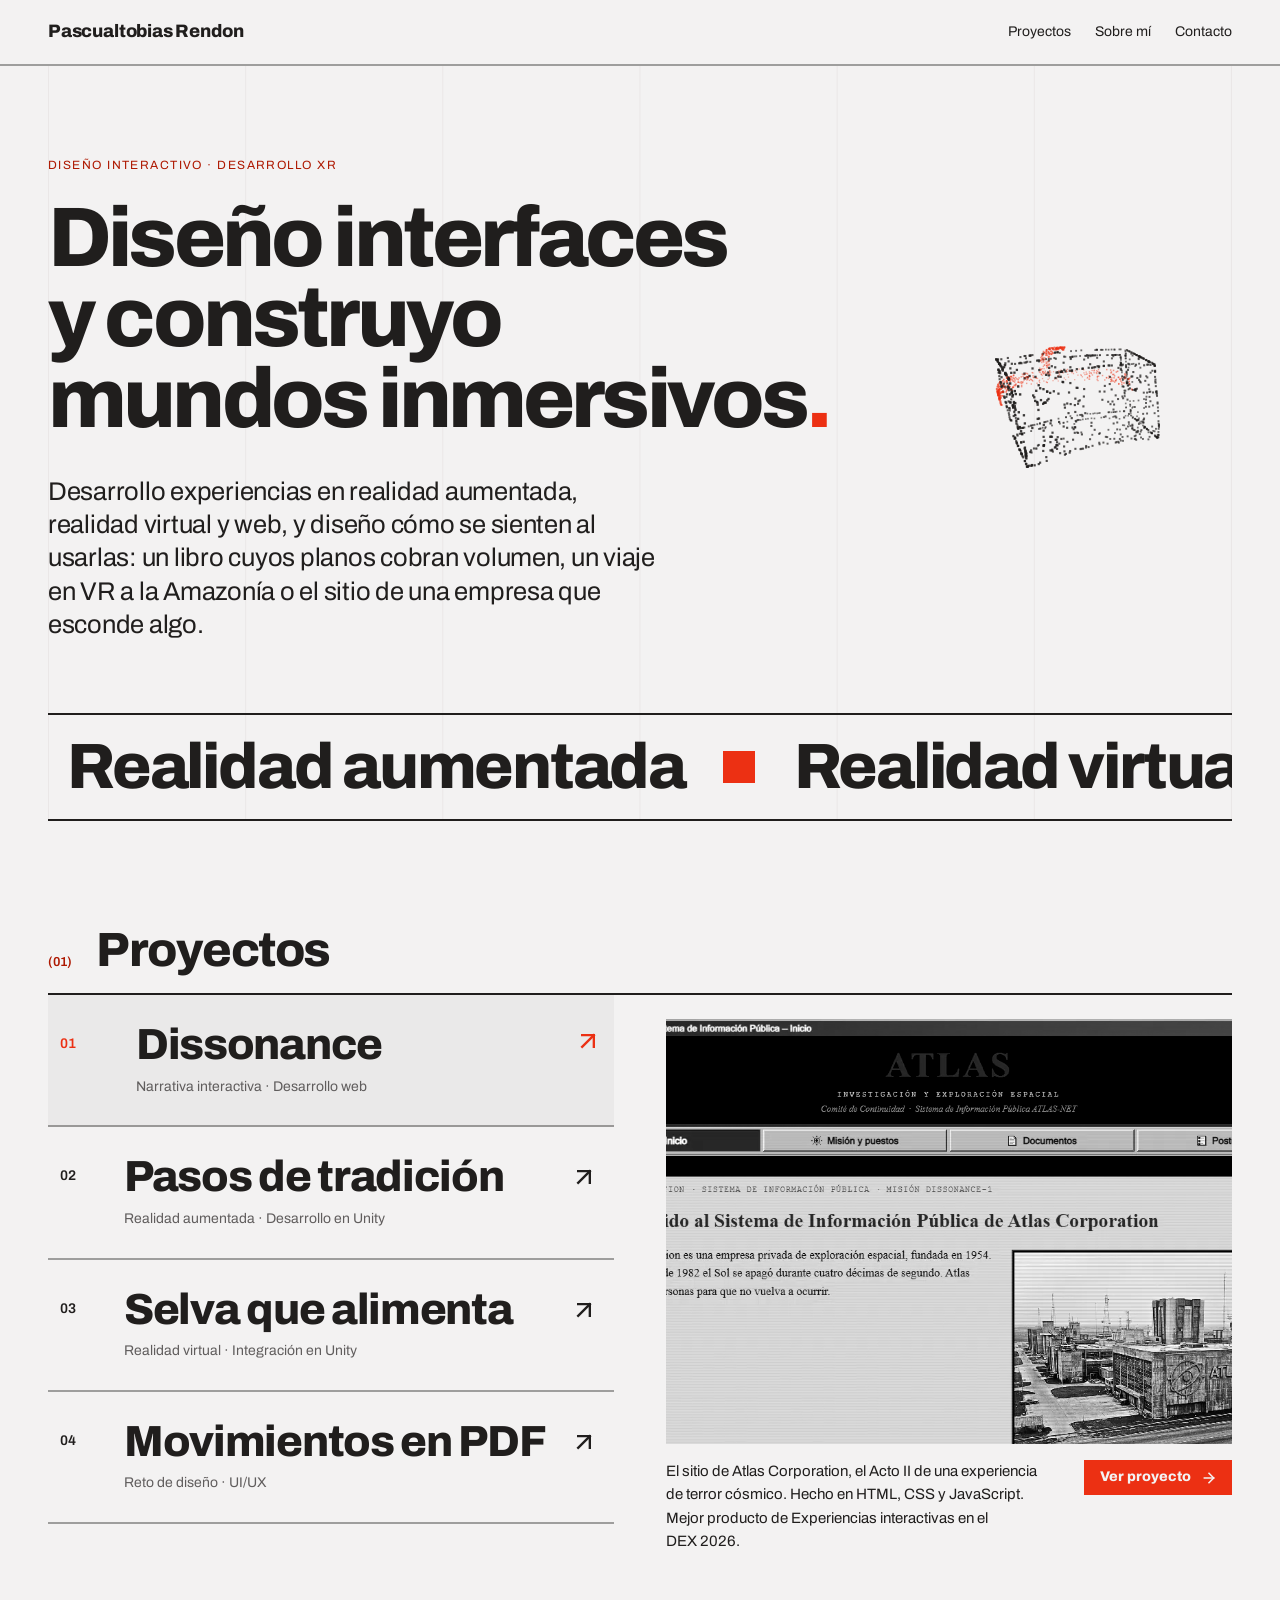
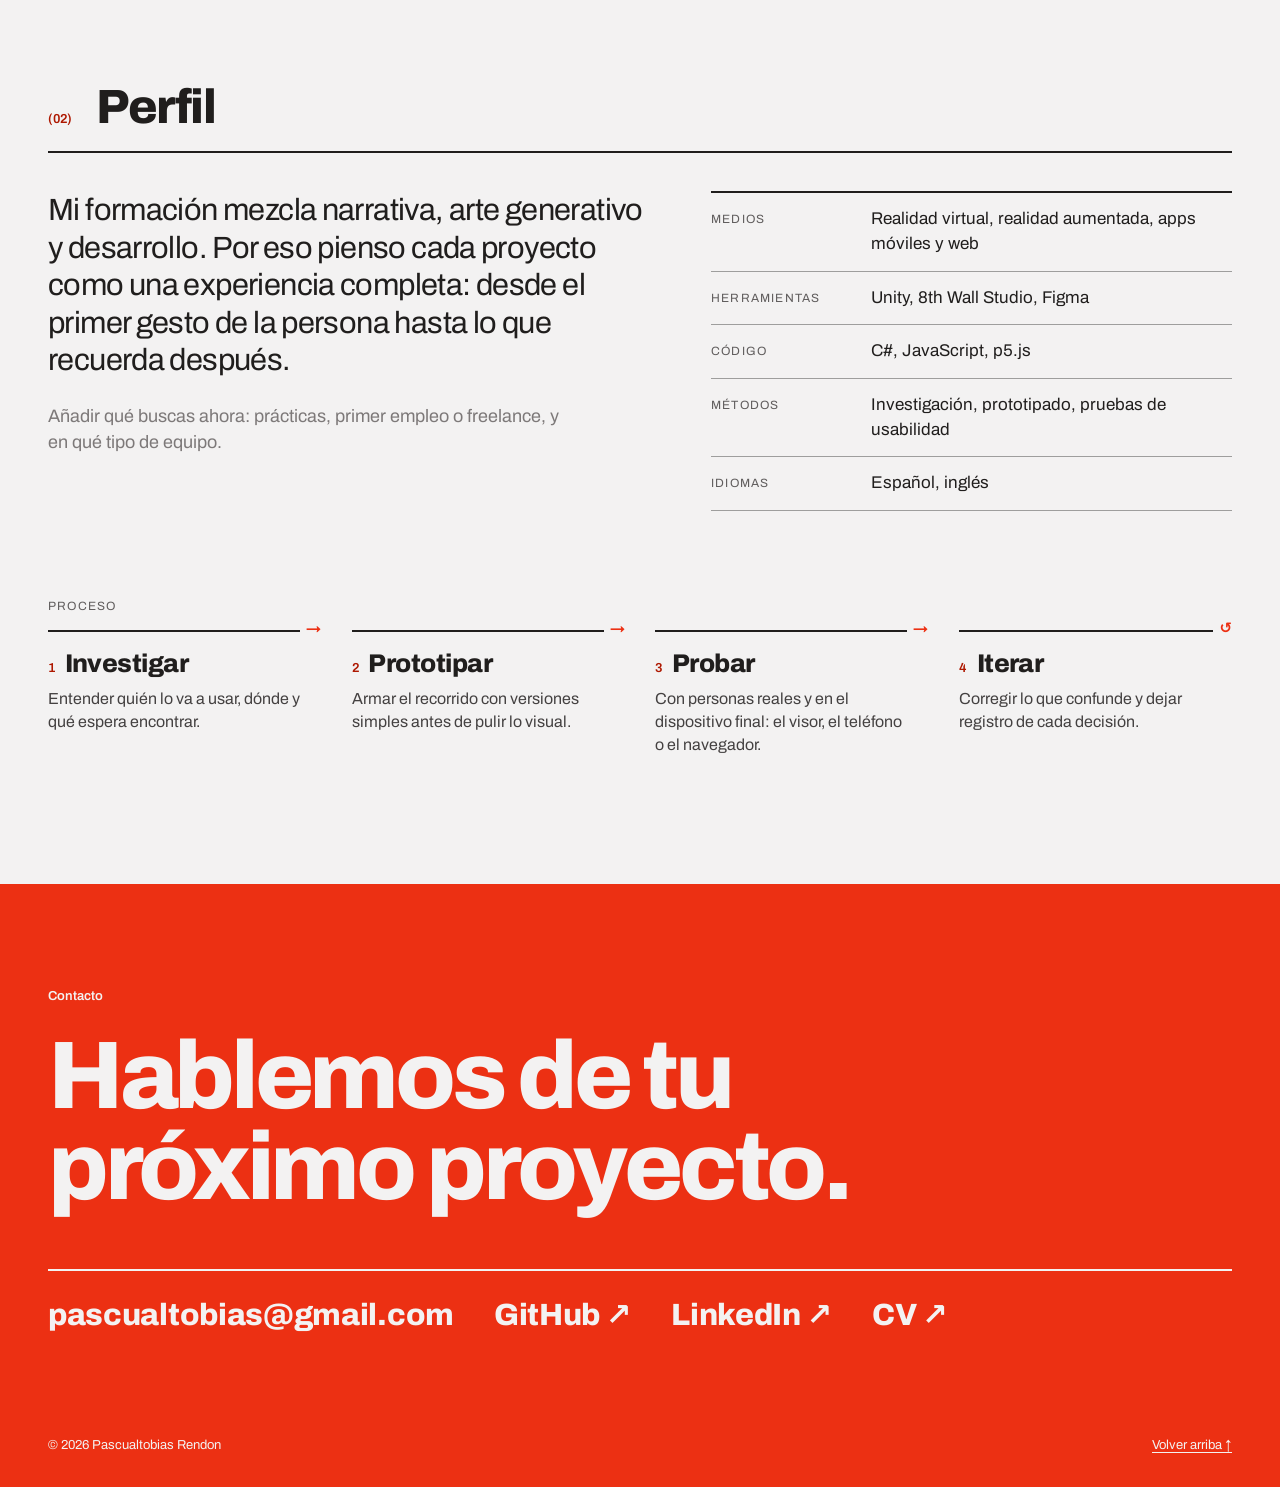
==== index.html @ 10c9da5a "Primer commit: portafolio" ====
<!doctype html>
<html lang="es">
<head>
  <meta charset="utf-8">
  <meta name="viewport" content="width=device-width, initial-scale=1">
  <title>Pascualtobias Rendon — Diseño interactivo, VR y AR</title>
  <meta name="description" content="Portafolio de Pascualtobias Rendon: experiencias interactivas, realidad virtual, realidad aumentada y UI/UX.">
  <meta property="og:type" content="website">
  <meta property="og:title" content="Pascualtobias Rendon — Diseño interactivo">
  <meta property="og:description" content="Diseño mundos interactivos en los que se puede entrar.">
  <meta property="og:locale" content="es_ES">
  <meta name="theme-color" content="#f3f2f2">

  <link rel="icon" href="assets/img/favicon.svg" type="image/svg+xml">
  <link rel="preconnect" href="https://fonts.googleapis.com">
  <link rel="preconnect" href="https://fonts.gstatic.com" crossorigin>
  <link rel="stylesheet" href="https://fonts.googleapis.com/css2?family=Archivo:wght@400;600;800&display=swap">
  <link rel="stylesheet" href="assets/css/styles.css?v=6">
  <script src="assets/js/main.js?v=4" defer></script>
</head>

<body>
  <a class="skip-link" href="#contenido">Saltar al contenido</a>

  <header class="site-header">
    <div class="wrap site-header__inner">
      <a class="brand" href="index.html">Pascualtobias Rendon</a>
      <nav class="site-nav" aria-label="Navegación principal">
        <ul>
          <li><a href="#proyectos">Proyectos</a></li>
          <li><a href="sobre-mi.html">Sobre mí</a></li>
          <li><a href="#contacto">Contacto</a></li>
        </ul>
      </nav>
    </div>
  </header>

  <main id="contenido">

    <!-- ===================== HERO ===================== -->
    <section class="hero wrap" data-hero aria-labelledby="hero-title">
      <div class="hero__grid" aria-hidden="true"></div>

      <div class="hero__content">
        <p class="hero__label">Diseño interactivo · Desarrollo XR</p>
        <h1 class="hero__title" id="hero-title">Diseño interfaces y construyo mundos inmersivos<span>.</span></h1>
        <p class="hero__lead">
          Desarrollo experiencias en realidad aumentada, realidad virtual y web, y diseño cómo se sienten al usarlas:
          un libro cuyos planos cobran volumen, un viaje en VR a la Amazonía o el sitio de una empresa que esconde algo.
        </p>

        <!-- Figura de partículas: se transforma entre objetos de tus proyectos
             (visor VR, libro AR, atractor generativo, casco, móvil). El puntero empuja las partículas.
             Solo en pantallas anchas; las figuras se definen en main.js (SHAPES). -->
        <div class="hero__object" data-particles aria-hidden="true">
          <canvas class="hero__canvas"></canvas>
        </div>
      </div>

      <!-- Cinta de disciplinas: siempre en movimiento, como en el diseño de Claude Design -->
      <div class="marquee">
        <div class="marquee__track">
          <ul class="marquee__run" aria-label="Disciplinas">
            <li>Realidad aumentada</li>
            <li>Realidad virtual</li>
            <li>UI/UX</li>
            <li>Narrativa interactiva</li>
          </ul>
          <ul class="marquee__run" aria-hidden="true">
            <li>Realidad aumentada</li>
            <li>Realidad virtual</li>
            <li>UI/UX</li>
            <li>Narrativa interactiva</li>
          </ul>
        </div>
      </div>
    </section>


    <!-- ===================== PROYECTOS =====================
         Escritorio: lista a la izquierda + vista previa fija a la derecha.
         Móvil: cada fila muestra su propia imagen.
         ✏️ Para poner tus imágenes, sustituye cada <span class="slot">…</span>
            por <img src="assets/img/…" alt=""> (alt vacío: el título ya está en la fila). -->
    <section class="work wrap" id="proyectos" aria-labelledby="proyectos-title">
      <div class="section-head">
        <span class="num">(01)</span>
        <h2 id="proyectos-title">Proyectos</h2>
      </div>

      <div class="work__grid" data-work>
        <div class="work__list">

          <a class="work-row" href="proyectos/dissonance.html" data-work-row data-vt="dissonance" data-cursor="Ver proyecto"
             data-line="El sitio de Atlas Corporation, el Acto II de una experiencia de terror cósmico. Hecho en HTML, CSS y JavaScript. Mejor producto de Experiencias interactivas en el DEX 2026.">
            <div class="work-row__media media" style="--ratio: 4 / 3" aria-hidden="true">
              <img src="assets/img/dissonance/portada.webp" alt="">
            </div>
            <span class="work-row__num">01</span>
            <span class="work-row__body">
              <span class="work-row__title">Dissonance</span>
              <span class="work-row__kind">Narrativa interactiva · Desarrollo web</span>
            </span>
            <span class="work-row__arrow" aria-hidden="true"><svg width="28" height="28" viewBox="0 0 24 24" fill="none" stroke="currentColor" stroke-width="2" stroke-linecap="square"><path d="M7 7h10v10"/><path d="M7 17 17 7"/></svg></span>
          </a>


          <a class="work-row" href="proyectos/pasos-de-tradicion.html" data-work-row data-vt="pasos-de-tradicion" data-cursor="Ver proyecto"
             data-line="El Códice de los Pasos: un libro en realidad aumentada sobre los oficios de la Semana Santa en Santa Fe de Antioquia. Hecho en Unity.">
            <div class="work-row__media media" style="--ratio: 4 / 3" aria-hidden="true">
              <img src="assets/img/pasos/codice.jpg" alt="">
            </div>
            <span class="work-row__num">02</span>
            <span class="work-row__body">
              <span class="work-row__title">Pasos de tradición</span>
              <span class="work-row__kind">Realidad aumentada · Desarrollo en Unity</span>
            </span>
            <span class="work-row__arrow" aria-hidden="true"><svg width="28" height="28" viewBox="0 0 24 24" fill="none" stroke="currentColor" stroke-width="2" stroke-linecap="square"><path d="M7 7h10v10"/><path d="M7 17 17 7"/></svg></span>
          </a>


          <a class="work-row" href="proyectos/selva-que-alimenta.html" data-work-row data-vt="selva-que-alimenta" data-cursor="Ver proyecto"
             data-line="Una experiencia VR que lleva un plato amazónico de vuelta a su origen. Hecha en Unity para Meta Quest 3.">
            <div class="work-row__media media" style="--ratio: 4 / 3" aria-hidden="true">
              <img src="assets/img/selva/portada.webp" alt="">
            </div>
            <span class="work-row__num">03</span>
            <span class="work-row__body">
              <span class="work-row__title">Selva que alimenta</span>
              <span class="work-row__kind">Realidad virtual · Integración en Unity</span>
            </span>
            <span class="work-row__arrow" aria-hidden="true"><svg width="28" height="28" viewBox="0 0 24 24" fill="none" stroke="currentColor" stroke-width="2" stroke-linecap="square"><path d="M7 7h10v10"/><path d="M7 17 17 7"/></svg></span>
          </a>


          <a class="work-row" href="proyectos/movimientos-pdf.html" data-work-row data-vt="movimientos-pdf" data-cursor="Ver proyecto"
             data-line="Reto de diseño: descargar los movimientos de un banco digital en PDF, sin salir de la app. Diseñado en Figma y probado con 9 personas.">
            <div class="work-row__media media" style="--ratio: 4 / 3" aria-hidden="true">
              <img src="assets/img/uiux/portada.webp" alt="">
            </div>
            <span class="work-row__num">04</span>
            <span class="work-row__body">
              <span class="work-row__title">Movimientos en PDF</span>
              <span class="work-row__kind">Reto de diseño · UI/UX</span>
            </span>
            <span class="work-row__arrow" aria-hidden="true"><svg width="28" height="28" viewBox="0 0 24 24" fill="none" stroke="currentColor" stroke-width="2" stroke-linecap="square"><path d="M7 7h10v10"/><path d="M7 17 17 7"/></svg></span>
          </a>

        </div>

        <div class="work-preview">
          <div class="work-preview__frame">
            <div class="work-preview__item is-active" data-work-preview="dissonance" aria-hidden="true">
              <img src="assets/img/dissonance/portada.webp" alt="">
            </div>
            <div class="work-preview__item" data-work-preview="pasos-de-tradicion" aria-hidden="true">
              <img src="assets/img/pasos/codice.jpg" alt="">
            </div>
            <div class="work-preview__item" data-work-preview="selva-que-alimenta" aria-hidden="true">
              <img src="assets/img/selva/portada.webp" alt="">
            </div>
            <div class="work-preview__item" data-work-preview="movimientos-pdf" aria-hidden="true">
              <img src="assets/img/uiux/portada.webp" alt="">
            </div>
          </div>
          <div class="work-preview__footer">
            <p class="work-preview__caption" data-work-caption>El sitio de Atlas Corporation, el Acto II de una experiencia de terror cósmico. Hecho en HTML, CSS y JavaScript. Mejor producto de Experiencias interactivas en el DEX 2026.</p>
            <a class="btn btn-primary" href="proyectos/dissonance.html" data-work-cta data-vt="dissonance">
              Ver proyecto
              <svg width="16" height="16" viewBox="0 0 24 24" fill="none" stroke="currentColor" stroke-width="2.25" stroke-linecap="square" aria-hidden="true"><path d="M5 12h14"/><path d="m12 5 7 7-7 7"/></svg>
            </a>
          </div>
        </div>
      </div>
    </section>


    <!-- ===================== PERFIL ===================== -->
    <section class="profile wrap" id="perfil" aria-labelledby="perfil-title">
      <div class="section-head">
        <span class="num">(02)</span>
        <h2 id="perfil-title">Perfil</h2>
      </div>

      <div class="profile__grid">
        <div class="profile__intro">
          <p class="profile__statement">
            Mi formación mezcla narrativa, arte generativo y desarrollo. Por eso pienso cada proyecto como una
            experiencia completa: desde el primer gesto de la persona hasta lo que recuerda después.
          </p>
          <!-- ✏️ EDITAR: qué buscas ahora (prácticas, primer empleo o freelance) y en qué tipo de equipo -->
          <p class="profile__seek todo">Añadir qué buscas ahora: prácticas, primer empleo o freelance, y en qué tipo de equipo.</p>
        </div>

        <dl class="specs">
          <div class="specs__row"><dt>Medios</dt><dd>Realidad virtual, realidad aumentada, apps móviles y web</dd></div>
          <div class="specs__row"><dt>Herramientas</dt><dd>Unity, 8th Wall Studio, Figma</dd></div>
          <div class="specs__row"><dt>Código</dt><dd>C#, JavaScript, p5.js</dd></div>
          <div class="specs__row"><dt>Métodos</dt><dd>Investigación, prototipado, pruebas de usabilidad</dd></div>
          <div class="specs__row"><dt>Idiomas</dt><dd>Español, inglés</dd></div>
        </dl>
      </div>

      <div class="process">
        <h3 class="process__label">Proceso</h3>
        <ol class="process__steps">
          <li>
            <h4><span>1</span>Investigar</h4>
            <p>Entender quién lo va a usar, dónde y qué espera encontrar.</p>
          </li>
          <li>
            <h4><span>2</span>Prototipar</h4>
            <p>Armar el recorrido con versiones simples antes de pulir lo visual.</p>
          </li>
          <li>
            <h4><span>3</span>Probar</h4>
            <p>Con personas reales y en el dispositivo final: el visor, el teléfono o el navegador.</p>
          </li>
          <li>
            <h4><span>4</span>Iterar</h4>
            <p>Corregir lo que confunde y dejar registro de cada decisión.</p>
          </li>
        </ol>
      </div>
    </section>
  </main>


  <!-- ===================== CONTACTO ===================== -->
  <!-- ✏️ EDITAR: correo, LinkedIn y CV (coloca tu CV en assets/docs/CV.pdf) -->
  <footer class="contact" id="contacto" aria-labelledby="contacto-title">
    <div class="wrap contact__inner">
      <p class="contact__label">Contacto</p>
      <h2 id="contacto-title">Hablemos de tu próximo proyecto.</h2>
      <div class="contact__links">
        <a href="mailto:pascualtobias@gmail.com">pascualtobias@gmail.com</a>
        <a href="https://github.com/Pascual890" target="_blank" rel="noopener">GitHub ↗</a>
        <a href="https://www.linkedin.com/" target="_blank" rel="noopener">LinkedIn ↗</a>
        <a href="assets/docs/CV.pdf" target="_blank" rel="noopener">CV ↗</a>
      </div>
      <div class="contact__foot">
        <span>© <span data-year>2026</span> Pascualtobias Rendon</span>
        <a href="#top">Volver arriba ↑</a>
      </div>
    </div>
  </footer>
</body>
</html>
---- assets/css/styles.css ----
/* ==========================================================================
   PORTAFOLIO · Pascualtobias Rendon
   Sistema visual "Modernist" (Claude Design): plano y arquitectónico, todo en
   Archivo, un único rojo sobre gris claro, rejilla visible, esquinas a 0 y
   líneas de 2px. Las imágenes van a color; solo la vista previa de la lista
   de proyectos (inicio) pasa de blanco y negro a color al pasar el ratón.
   --------------------------------------------------------------------------
   1. Tokens
   2. Base
   3. Componentes (botones, etiquetas, imágenes)
   4. Header
   5. Inicio: hero, cinta y lista de proyectos
   6. Sobre mí
   7. Caso de estudio
   8. Contacto y pie
   9. Movimiento y transiciones entre páginas
   10. Responsive
   ========================================================================== */


/* 1. TOKENS ================================================================ */

:root {
  --color-bg: #f3f2f2;
  --color-surface: #eae9e9;
  --color-text: #201e1d;
  --color-accent: #ec3013;
  --color-divider: color-mix(in srgb, #201e1d 40%, transparent);

  /* Rampas tonales (OKLCH, misma escala de luminosidad) */
  --color-neutral-100: #f8f4f4;
  --color-neutral-200: #eae7e7;
  --color-neutral-300: #d7d3d3;
  --color-neutral-400: #bab6b6;
  --color-neutral-500: #9b9797;
  --color-neutral-600: #7d7979;
  --color-neutral-700: #605d5d;
  --color-neutral-800: #444141;
  --color-neutral-900: #2d2b2b;

  --color-accent-100: #fff2ef;
  --color-accent-200: #ffe0d9;
  --color-accent-300: #ffc4b8;
  --color-accent-400: #ff9783;
  --color-accent-500: #ff563c;
  --color-accent-600: #dd2b0f;
  --color-accent-700: #ae1800;
  --color-accent-800: #7c1405;
  --color-accent-900: #4d170e;

  --font-heading: "Archivo", system-ui, sans-serif;
  --font-body: "Archivo", system-ui, sans-serif;

  --space-1: 4px;
  --space-2: 8px;
  --space-3: 12px;
  --space-4: 16px;
  --space-6: 24px;
  --space-8: 32px;

  --radius: 0px;
  --shadow-lg: 0 12px 32px color-mix(in srgb, #2d2b2b 22%, transparent);

  /* Maquetación */
  --max: 1440px;
  --gutter: clamp(16px, 4vw, 48px);
  --header-h: 64px;
  --ease: cubic-bezier(0.2, 0.7, 0.2, 1);

  /* Blanco y negro → color al pasar: solo en la vista previa de la lista de proyectos (inicio) */
  --bw: grayscale(1) contrast(1.08);
}


/* 2. BASE ================================================================== */

*,
*::before,
*::after {
  box-sizing: border-box;
}

html {
  -webkit-text-size-adjust: 100%;
  scroll-behavior: smooth;
  scroll-padding-top: calc(var(--header-h) + 16px);
}

body {
  margin: 0;
  background: var(--color-bg);
  color: var(--color-text);
  font-family: var(--font-body);
  font-size: 15px;
  font-weight: 400;
  line-height: 1.55;
  -webkit-font-smoothing: antialiased;
  -moz-osx-font-smoothing: grayscale;
}

h1,
h2,
h3,
h4 {
  margin: 0;
  font-family: var(--font-heading);
  font-weight: 800;
  line-height: 1.12;
  letter-spacing: -0.015em;
}

p,
figure,
dl,
dd {
  margin: 0;
}

ul,
ol {
  margin: 0;
  padding: 0;
  list-style: none;
}

a {
  color: var(--color-accent);
  text-underline-offset: 3px;
}

a:hover {
  color: var(--color-accent-600);
}

img,
svg,
video {
  display: block;
  max-width: 100%;
}

:focus {
  outline: none;
}

:focus-visible {
  outline: 2px solid var(--color-accent);
  outline-offset: 2px;
}

::selection {
  background: color-mix(in srgb, var(--color-accent) 30%, transparent);
}

.wrap {
  max-width: var(--max);
  margin-inline: auto;
  padding-inline: var(--gutter);
}

.visually-hidden {
  position: absolute !important;
  width: 1px;
  height: 1px;
  margin: -1px;
  padding: 0;
  overflow: hidden;
  clip: rect(0 0 0 0);
  white-space: nowrap;
  border: 0;
}

.skip-link {
  position: fixed;
  top: 8px;
  left: 8px;
  z-index: 100;
  padding: 8px 14px;
  background: var(--color-accent);
  color: var(--color-bg);
  font-weight: 800;
  text-decoration: none;
  transform: translateY(-200%);
}

.skip-link:focus {
  transform: none;
  color: var(--color-bg);
}

/* Etiqueta pequeña en mayúsculas (metadatos) */
.eyebrow {
  font-size: 11px;
  letter-spacing: 0.1em;
  text-transform: uppercase;
  color: var(--color-neutral-700);
}

/* Número de sección: (01), 01, 02… */
.num {
  font-size: 13px;
  font-weight: 600;
  color: var(--color-accent-700);
}


/* 3. COMPONENTES =========================================================== */

/* Botones — etiquetas siempre alineadas a la izquierda */
.btn {
  display: inline-flex;
  align-items: center;
  justify-content: flex-start;
  gap: 10px;
  padding: var(--space-2) calc(var(--space-3) * 1.2);
  border: 1px solid transparent;
  border-radius: var(--radius);
  background: transparent;
  color: var(--color-text);
  font-family: var(--font-heading);
  font-size: 14px;
  font-weight: 800;
  line-height: 1.2;
  white-space: nowrap;
  text-decoration: none;
  cursor: pointer;
}

.btn svg {
  flex-shrink: 0;
}

.btn-primary {
  background: var(--color-accent);
  color: var(--color-bg);
}

.btn-primary:hover {
  background: var(--color-accent-600);
  color: var(--color-bg);
}

.btn-primary:active {
  background: var(--color-accent-700);
}

.btn-ghost {
  padding-inline: var(--space-1);
  color: var(--color-accent);
}

.btn-ghost:hover {
  background: color-mix(in srgb, var(--color-accent) 10%, transparent);
  color: var(--color-accent);
}

.btn-ghost:active {
  background: color-mix(in srgb, var(--color-accent) 18%, transparent);
}

/* Etiquetas */
.tag {
  display: inline-flex;
  align-items: center;
  padding: 3px 10px;
  border-radius: var(--radius);
  font-size: 11px;
  letter-spacing: 0.02em;
}

.tag-accent {
  background: var(--color-accent-100);
  color: var(--color-accent-800);
}

.tag-neutral {
  background: var(--color-surface);
  color: var(--color-neutral-800);
}

/* Imagen o video de proyecto.
   Uso: <div class="media" style="--ratio: 16/9"><img src="…" alt="…"></div>
   Mientras no haya imagen, .slot muestra qué va en ese hueco. */
.media {
  position: relative;
  aspect-ratio: var(--ratio, 16 / 9);
  overflow: hidden;
  background: var(--color-surface);
}

.media > img,
.media > video,
.media > iframe {
  position: absolute;
  inset: 0;
  width: 100%;
  height: 100%;
  border: 0;
  object-fit: cover;
}

.slot {
  position: absolute;
  inset: 0;
  display: flex;
  align-items: flex-end;
  gap: 8px;
  padding: 14px 16px;
  background: color-mix(in srgb, var(--color-text) 8%, var(--color-surface));
  color: var(--color-neutral-700);
  font-size: 12px;
  line-height: 1.3;
}

.slot svg {
  flex-shrink: 0;
}


/* 4. HEADER ================================================================ */

.site-header {
  position: sticky;
  top: 0;
  z-index: 20;
  background: var(--color-bg);
  border-bottom: 2px solid var(--color-divider);
}

.site-header__inner {
  display: flex;
  align-items: center;
  gap: 24px;
  min-height: var(--header-h);
  padding-block: 14px;
}

.brand {
  margin-right: auto;
  color: var(--color-text);
  font-family: var(--font-heading);
  font-size: 18px;
  font-weight: 800;
  letter-spacing: -0.01em;
  text-decoration: none;
}

.brand:hover {
  color: var(--color-text);
}

.site-nav ul {
  display: flex;
  gap: 24px;
}

.site-nav a {
  color: var(--color-text);
  font-size: 14px;
  text-decoration: none;
}

.site-nav a:hover,
.site-nav a[aria-current] {
  color: var(--color-accent);
}


/* 5. INICIO ================================================================ */

.hero {
  position: relative;
  padding-top: clamp(48px, 7vw, 96px);
}

/* Rejilla modular visible: 6 columnas */
.hero__grid {
  position: absolute;
  inset: 0 var(--gutter);
  border-right: 1px solid var(--color-neutral-200);
  background-image: linear-gradient(to right, var(--color-neutral-200) 1px, transparent 1px);
  background-size: calc(100% / 6) 100%;
  pointer-events: none;
}

.hero__content {
  position: relative;
}

.hero__label {
  margin-bottom: 24px;
  font-size: 12px;
  letter-spacing: 0.12em;
  text-transform: uppercase;
  color: var(--color-accent-700);
}

.hero__title {
  max-width: 15ch;
  font-size: clamp(40px, 6.6vw, 112px);
  line-height: 0.95;
  letter-spacing: -0.045em;
  text-wrap: balance;
}

.hero__title span {
  color: var(--color-accent);
}

.hero__lead {
  max-width: 620px;
  margin-top: 36px;
  font-size: clamp(20px, 2vw, 28px);
  line-height: 1.3;
  letter-spacing: -0.01em;
  text-wrap: pretty;
}

/* Figura de partículas (main.js). Mismo sitio que tenía el cubo: el centro
   del lienzo coincide con el centro del cubo anterior (--cube). */
.hero__object {
  --cube: clamp(140px, 12vw, 210px);
  --size: clamp(240px, 21vw, 340px);
  position: absolute;
  top: 50%;
  right: calc(7% + var(--cube) / 2 - var(--size) / 2);
  width: var(--size);
  transform: translateY(-50%);
  pointer-events: none;
}

.hero__canvas {
  width: 100%;
  aspect-ratio: 1;
}

/* Etiqueta que sigue al cursor sobre los proyectos (solo con ratón) */
.cursor {
  position: fixed;
  top: 0;
  left: 0;
  z-index: 90;
  pointer-events: none;
  will-change: transform;
}

.cursor__label {
  display: inline-flex;
  align-items: center;
  gap: 8px;
  padding: 10px 14px;
  background: var(--color-accent);
  color: var(--color-bg);
  font-family: var(--font-heading);
  font-size: 14px;
  font-weight: 800;
  white-space: nowrap;
  transform: translate(-50%, -50%) scale(0);
  transition: transform 0.3s var(--ease);
}

.cursor.is-active .cursor__label {
  transform: translate(-50%, -50%) scale(1);
}

.has-cursor [data-cursor] {
  cursor: none;
}

/* Cinta de disciplinas */
.marquee {
  position: relative;
  margin-top: clamp(40px, 6vw, 72px);
  overflow: hidden;
  border-block: 2px solid var(--color-text);
}

/* Siempre en movimiento, como en el diseño (más segundos = más lenta) */
.marquee__track {
  display: flex;
  width: max-content;
  animation: marquee 28s linear infinite;
}

.marquee__run {
  display: flex;
  align-items: center;
  gap: clamp(24px, 3vw, 48px);
  padding: 20px clamp(12px, 1.5vw, 24px);
  font-family: var(--font-heading);
  font-size: clamp(32px, 5vw, 72px);
  font-weight: 800;
  line-height: 1;
  letter-spacing: -0.035em;
  white-space: nowrap;
}

.marquee__run li {
  display: flex;
  align-items: center;
  gap: clamp(24px, 3vw, 48px);
}

.marquee__run li::after {
  content: "";
  width: 0.5em;
  height: 0.5em;
  flex: none;
  background: var(--color-accent);
}

@keyframes marquee {
  from { transform: translateX(0); }
  to { transform: translateX(-50%); }
}

/* Lista de proyectos */
.work {
  padding-top: clamp(56px, 8vw, 104px);
}

.section-head {
  display: flex;
  align-items: baseline;
  gap: 24px;
  padding-bottom: 16px;
  border-bottom: 2px solid var(--color-text);
}

.section-head h2 {
  font-size: clamp(32px, 4vw, 48px);
  letter-spacing: -0.03em;
}

.work__grid {
  display: grid;
  grid-template-columns: minmax(0, 1fr) minmax(0, 1fr);
  gap: clamp(24px, 4vw, 56px);
  align-items: start;
}

.work-row {
  display: grid;
  grid-template-columns: 48px minmax(0, 1fr) auto;
  gap: 16px;
  align-items: start;
  padding: 28px 16px 28px 12px;
  border-bottom: 2px solid var(--color-divider);
  color: var(--color-text);
  text-decoration: none;
  transition: background-color 240ms ease;
}

.work-row:hover {
  color: var(--color-text);
}

.work-row__num {
  padding-top: 10px;
  font-size: 14px;
  font-weight: 600;
  transition: color 240ms ease;
}

.work-row__body {
  display: flex;
  flex-direction: column;
  gap: 8px;
  transition: transform 360ms var(--ease);
}

.work-row__title {
  font-family: var(--font-heading);
  font-size: clamp(28px, 3.4vw, 44px);
  font-weight: 800;
  line-height: 1.02;
  letter-spacing: -0.03em;
}

.work-row__kind {
  font-size: 14px;
  color: var(--color-neutral-700);
}

.work-row__arrow {
  padding-top: 8px;
  transition:
    transform 360ms var(--ease),
    color 240ms ease;
}

.work-row__media {
  display: none;
}

.work-row.is-active {
  background: var(--color-surface);
}

.work-row.is-active .work-row__num,
.work-row.is-active .work-row__arrow {
  color: var(--color-accent);
}

.work-row.is-active .work-row__body {
  transform: translateX(12px);
}

.work-row.is-active .work-row__arrow {
  transform: translate(4px, -4px);
}

/* Vista previa fija a la derecha */
.work-preview {
  position: sticky;
  top: calc(var(--header-h) + 24px);
  padding-top: 24px;
}

.work-preview__frame {
  position: relative;
  aspect-ratio: 4 / 3;
  overflow: hidden;
  background: var(--color-surface);
  filter: var(--bw);
  transition: filter 0.6s ease;
}

/* Color al pasar por la lista o la imagen */
.work__grid:hover .work-preview__frame,
.work__grid:focus-within .work-preview__frame {
  filter: none;
}

.work-preview__item {
  position: absolute;
  inset: 0;
  opacity: 0;
  transform: scale(1.04);
  transition:
    opacity 420ms ease,
    transform 700ms var(--ease);
}

.work-preview__item.is-active {
  opacity: 1;
  transform: none;
}

.work-preview__item > img,
.work-preview__item > video {
  width: 100%;
  height: 100%;
  object-fit: cover;
}

.work-preview__footer {
  display: flex;
  flex-wrap: wrap;
  align-items: flex-start;
  justify-content: space-between;
  gap: 16px;
  padding-top: 16px;
}

.work-preview__caption {
  max-width: 380px;
  font-size: 15px;
  text-wrap: pretty;
}


/* 6. SOBRE MÍ ============================================================== */

.page-head {
  padding-top: clamp(48px, 7vw, 96px);
}

.page-head .section-head h1 {
  font-size: clamp(48px, 9vw, 144px);
  line-height: 0.92;
  letter-spacing: -0.045em;
}

.about {
  display: flex;
  flex-wrap: wrap;
  gap: clamp(24px, 4vw, 56px);
  padding-top: 32px;
}

.about__portrait {
  flex: 1 1 260px;
  max-width: 420px;
}

.about__text {
  flex: 2 1 440px;
  display: flex;
  flex-direction: column;
  gap: 32px;
}

.about__statement {
  font-size: clamp(22px, 2.4vw, 32px);
  line-height: 1.28;
  letter-spacing: -0.015em;
  text-wrap: pretty;
}

.about__bio {
  max-width: 620px;
  font-size: 16px;
  line-height: 1.6;
  color: var(--color-neutral-800);
  text-wrap: pretty;
}

.tags {
  display: flex;
  flex-wrap: wrap;
  gap: 8px;
}

.timeline li {
  display: grid;
  grid-template-columns: 9rem minmax(0, 1fr);
  gap: 4px 24px;
  padding: 14px 0;
  border-top: 2px solid var(--color-divider);
  font-size: 16px;
}

.timeline li:last-child {
  border-bottom: 2px solid var(--color-divider);
}

.timeline strong {
  font-weight: 600;
}

.timeline span {
  color: var(--color-neutral-700);
}

.timeline .todo {
  color: var(--color-neutral-600);
}


/* 7. CASO DE ESTUDIO ======================================================= */

.case-bar {
  display: flex;
  align-items: center;
  justify-content: space-between;
  gap: 16px;
  padding-block: 20px;
}

.case-bar .btn-ghost {
  padding-left: 0;
}

.case-bar__count {
  font-size: 13px;
  color: var(--color-neutral-700);
}

.case-head {
  padding: clamp(32px, 6vw, 80px) 0 40px;
}

.case-head h1 {
  width: fit-content;
  margin-top: 20px;
  font-size: clamp(48px, 9vw, 144px);
  line-height: 0.92;
  letter-spacing: -0.045em;
}

.case-head__lead {
  max-width: 760px;
  margin-top: 32px;
  font-size: clamp(20px, 2.2vw, 28px);
  line-height: 1.3;
  text-wrap: pretty;
}

.case-meta {
  display: grid;
  grid-template-columns: repeat(auto-fit, minmax(180px, 1fr));
  column-gap: 24px;
  row-gap: 16px;
  margin-bottom: 40px;
}

.case-meta > div {
  padding-top: 14px;
  border-top: 2px solid var(--color-divider);
}

.case-meta dt {
  margin-bottom: 6px;
}

.case-meta dd {
  font-weight: 600;
}

/* Texto pendiente de completar */
.todo {
  color: var(--color-neutral-600);
}

/* Bloque numerado: título a la izquierda, contenido a la derecha */
.block {
  display: flex;
  flex-wrap: wrap;
  gap: 16px 48px;
  margin-top: clamp(56px, 8vw, 96px);
  padding-top: 20px;
  border-top: 2px solid var(--color-text);
}

.block__head {
  flex: 1 1 220px;
}

.block__head h2,
.block__head h3 {
  margin-top: 4px;
  font-size: 28px;
  letter-spacing: -0.02em;
}

.block__body {
  flex: 2 1 480px;
  display: flex;
  flex-direction: column;
  gap: 24px;
  min-width: 0;
}

.block__body > p {
  font-size: 20px;
  line-height: 1.45;
  text-wrap: pretty;
}

.case-links {
  display: flex;
  flex-wrap: wrap;
  gap: 12px;
  margin-top: 32px;
}

/* Cita destacada */
.quote {
  margin: 0;
  padding-left: 20px;
  border-left: 4px solid var(--color-accent);
  font-family: var(--font-heading);
  font-size: clamp(24px, 2.6vw, 36px);
  font-weight: 800;
  line-height: 1.15;
  letter-spacing: -0.02em;
  text-wrap: balance;
}

.quote cite {
  display: block;
  margin-top: 12px;
  font-family: var(--font-body);
  font-size: 13px;
  font-style: normal;
  font-weight: 400;
  letter-spacing: 0;
  color: var(--color-neutral-700);
}

/* Lista con cuadrados rojos (Mi rol) */
.bullets li {
  display: grid;
  grid-template-columns: 10px minmax(0, 1fr);
  gap: 16px;
  padding: 14px 0;
  border-top: 2px solid var(--color-divider);
  font-size: 17px;
  line-height: 1.5;
}

.bullets li:last-child {
  border-bottom: 2px solid var(--color-divider);
}

.bullets li::before {
  content: "";
  width: 10px;
  height: 10px;
  margin-top: 8px;
  background: var(--color-accent);
}

.bullets strong {
  font-weight: 800;
}

.block__body > .block__note {
  font-size: 16px;
  line-height: 1.6;
  color: var(--color-neutral-800);
}

/* Fases del proceso: cada proyecto tiene las suyas */
.phases li {
  display: grid;
  grid-template-columns: 48px minmax(0, 1fr);
  gap: 4px 16px;
  padding: 18px 0;
  border-top: 2px solid var(--color-divider);
}

.phases li:last-child {
  border-bottom: 2px solid var(--color-divider);
}

.phases .num {
  padding-top: 4px;
}

.phases h3 {
  font-size: 19px;
  letter-spacing: -0.01em;
}

.phases p {
  grid-column: 2;
  font-size: 16px;
  line-height: 1.55;
  color: var(--color-neutral-800);
  text-wrap: pretty;
}

.media-grid {
  display: grid;
  grid-template-columns: repeat(auto-fit, minmax(220px, 1fr));
  gap: 16px;
}

.media-caption {
  margin-top: 8px;
  font-size: 12px;
  color: var(--color-neutral-700);
}

.case-wide {
  margin-top: 40px;
}

.block__body code {
  font-size: 0.92em;
  font-family: ui-monospace, "Cascadia Mono", Consolas, monospace;
}

/* Reconocimientos: lista sobria con regla, sin insignias */
.awards {
  margin-bottom: 40px;
}

.awards__list {
  display: grid;
  grid-template-columns: repeat(4, minmax(0, 1fr));
  gap: 0 24px;
  margin-top: 12px;
}

.awards__list li {
  display: flex;
  flex-direction: column;
  gap: 6px;
  padding: 14px 0 4px;
  border-top: 2px solid var(--color-accent);
}

/* Foto del diploma: un cuadro pequeño que abre la imagen grande */
.awards__medal {
  display: block;
  margin-bottom: 8px;
  outline-offset: 3px;
}

.awards__medal img {
  transition: transform 0.5s var(--ease);
}

.awards__medal:hover img {
  transform: scale(1.04);
}

.awards__kind {
  font-size: 12px;
  font-weight: 600;
  color: var(--color-accent-700);
}

.awards__list strong {
  font-family: var(--font-heading);
  font-size: 17px;
  font-weight: 800;
  line-height: 1.25;
  letter-spacing: -0.01em;
  text-wrap: balance;
}

/* Los tres actos de una experiencia; .is-mine marca mi parte */
.acts {
  display: grid;
  grid-template-columns: repeat(3, minmax(0, 1fr));
  border-top: 2px solid var(--color-text);
  border-bottom: 2px solid var(--color-text);
}

.acts li {
  display: flex;
  flex-direction: column;
  gap: 4px;
  padding: 18px 18px 22px;
}

.acts li + li {
  border-left: 2px solid var(--color-divider);
}

.acts li.is-mine {
  background: var(--color-accent);
  color: var(--color-bg);
}

.acts__num {
  font-size: 13px;
  font-weight: 600;
  color: var(--color-accent-700);
}

.acts__verb {
  font-family: var(--font-heading);
  font-size: clamp(24px, 2.4vw, 32px);
  font-weight: 800;
  line-height: 1.05;
  letter-spacing: -0.03em;
}

.acts__medium {
  display: flex;
  flex-wrap: wrap;
  align-items: center;
  gap: 8px;
  font-size: 13px;
  font-weight: 600;
}

.acts__tag {
  padding: 1px 8px;
  background: var(--color-bg);
  color: var(--color-accent-700);
  font-size: 11px;
}

.acts p {
  margin-top: 8px;
  font-size: 15px;
  line-height: 1.5;
  color: var(--color-neutral-800);
}

.acts li.is-mine .acts__num,
.acts li.is-mine p {
  color: var(--color-bg);
}

/* Cifras grandes */
.stats {
  display: grid;
  grid-template-columns: repeat(3, minmax(0, 1fr));
  gap: 0 24px;
}

.stats > div {
  padding-top: 14px;
  border-top: 2px solid var(--color-divider);
}

.stats dt {
  font-family: var(--font-heading);
  font-size: clamp(40px, 5vw, 64px);
  font-weight: 800;
  line-height: 1;
  letter-spacing: -0.04em;
}

.stats dd {
  max-width: 26ch;
  margin-top: 8px;
  font-size: 15px;
  line-height: 1.45;
  color: var(--color-neutral-800);
}

/* Tarjetas compactas: imagen, título y una frase */
.cards {
  display: grid;
  grid-template-columns: repeat(3, minmax(0, 1fr));
  gap: 28px 20px;
}

.cards li {
  display: flex;
  flex-direction: column;
  gap: 4px;
}

.cards .media {
  margin-bottom: 10px;
}

.cards h3 {
  font-size: 18px;
  letter-spacing: -0.01em;
}

.cards p {
  font-size: 15px;
  line-height: 1.5;
  color: var(--color-neutral-800);
  text-wrap: pretty;
}

/* Recorrido de una experiencia, paso a paso con imagen */
.flow {
  display: grid;
  grid-template-columns: repeat(3, minmax(0, 1fr));
  gap: 32px 20px;
}

.flow li {
  display: flex;
  flex-direction: column;
  gap: 4px;
}

.flow .media {
  margin-bottom: 12px;
}

.flow h3 {
  font-size: 19px;
  letter-spacing: -0.01em;
}

.flow p {
  font-size: 15px;
  line-height: 1.5;
  color: var(--color-neutral-800);
  text-wrap: pretty;
}

/* Gesto → resultado */
.gestures > div {
  display: grid;
  grid-template-columns: minmax(0, 2fr) minmax(0, 3fr);
  gap: 4px 24px;
  padding: 14px 0;
  border-top: 2px solid var(--color-divider);
}

.gestures > div:last-child {
  border-bottom: 2px solid var(--color-divider);
}

.gestures dt {
  font-weight: 800;
}

.gestures dd {
  color: var(--color-neutral-800);
}

/* Fragmento de código */
.code {
  margin: 0;
  padding: 20px 22px;
  overflow-x: auto;
  background: var(--color-text);
  color: var(--color-bg);
  font-family: ui-monospace, "Cascadia Mono", Consolas, monospace;
  font-size: 14px;
  line-height: 1.65;
  border-left: 4px solid var(--color-accent);
}

.code__c {
  color: var(--color-neutral-500);
}

/* Galería: una foto vertical grande y el resto en cuadrícula */
.gallery {
  display: grid;
  grid-template-columns: repeat(4, minmax(0, 1fr));
  grid-auto-rows: clamp(96px, 11vw, 168px);
  gap: 8px;
}

.gallery li:first-child {
  grid-row: span 2;
}

.gallery a {
  display: block;
  height: 100%;
  overflow: hidden;
  background: var(--color-surface);
}

.gallery img {
  width: 100%;
  height: 100%;
  object-fit: cover;
  transition: transform 0.5s var(--ease);
}

.gallery a:hover img {
  transform: scale(1.04);
}

/* Pantallas de app: cuadrícula de teléfonos con borde fino */
.screens {
  display: grid;
  grid-template-columns: repeat(3, minmax(0, 1fr));
  gap: 28px 20px;
}

.screens .media {
  border: 2px solid var(--color-text);
}

/* Antes / después */
.compare {
  display: grid;
  grid-template-columns: repeat(2, minmax(0, 1fr));
  gap: 24px;
  align-items: start;
  max-width: 520px;
}

.compare__label {
  display: flex;
  align-items: baseline;
  gap: 10px;
  margin-bottom: 10px;
  font-weight: 800;
}

.compare__data {
  margin-top: 10px;
  padding-top: 10px;
  border-top: 2px solid var(--color-divider);
  font-size: 14px;
  font-weight: 600;
}

/* Dos conceptos enfrentados */
.versus {
  display: grid;
  grid-template-columns: repeat(2, minmax(0, 1fr));
  border-top: 2px solid var(--color-text);
  border-bottom: 2px solid var(--color-text);
}

.versus > div {
  padding: 18px 20px 22px 0;
}

.versus > div + div {
  padding-left: 20px;
  border-left: 2px solid var(--color-divider);
}

.versus h3 {
  margin-top: 6px;
  font-size: 22px;
  letter-spacing: -0.015em;
}

.versus p {
  margin-top: 8px;
  font-size: 15px;
  line-height: 1.5;
  color: var(--color-neutral-800);
}

/* Siguiente proyecto */
.next {
  display: grid;
  grid-template-columns: minmax(0, 1fr) auto;
  align-items: end;
  gap: 24px;
  margin-top: clamp(72px, 10vw, 128px);
  padding: 24px 0 48px;
  border-top: 2px solid var(--color-text);
  color: var(--color-text);
  text-decoration: none;
}

.next:hover {
  color: var(--color-accent);
}

.next__label {
  display: block;
  margin-bottom: 8px;
  font-size: 13px;
  color: var(--color-neutral-700);
}

.next__title {
  display: block;
  font-family: var(--font-heading);
  font-size: clamp(36px, 6vw, 88px);
  font-weight: 800;
  line-height: 1;
  letter-spacing: -0.04em;
}


/* PERFIL (inicio) ========================================================= */

.profile {
  padding-top: clamp(72px, 10vw, 136px);
}

.profile__grid {
  display: grid;
  grid-template-columns: minmax(0, 1.15fr) minmax(0, 1fr);
  gap: clamp(32px, 5vw, 80px);
  padding-top: clamp(28px, 3vw, 40px);
}

.profile__statement {
  font-family: var(--font-heading);
  font-size: clamp(24px, 2.4vw, 34px);
  line-height: 1.22;
  letter-spacing: -0.02em;
  text-wrap: pretty;
}

.profile__seek {
  max-width: 52ch;
  margin-top: 24px;
  font-size: 18px;
  line-height: 1.45;
}

/* Ficha: etiqueta a la izquierda, valor a la derecha, filas separadas por líneas */
.specs {
  border-top: 2px solid var(--color-text);
}

.specs__row {
  display: grid;
  grid-template-columns: minmax(110px, 0.4fr) minmax(0, 1fr);
  gap: 16px;
  padding: 14px 0;
  border-bottom: 1px solid var(--color-divider);
}

.specs dt {
  padding-top: 3px;
  font-size: 12px;
  letter-spacing: 0.1em;
  text-transform: uppercase;
  color: var(--color-neutral-700);
}

.specs dd {
  font-size: 17px;
  line-height: 1.45;
}

/* Proceso: cuatro columnas en una sola fila, cada una con su línea superior */
.process {
  margin-top: clamp(56px, 7vw, 96px);
}

.process__label {
  margin-bottom: 16px;
  font-size: 12px;
  font-weight: 400;
  letter-spacing: 0.1em;
  text-transform: uppercase;
  color: var(--color-neutral-700);
}

.process__steps {
  display: grid;
  grid-template-columns: repeat(4, minmax(0, 1fr));
  gap: 0 clamp(16px, 2.4vw, 32px);
  counter-reset: step;
}

.process__steps li {
  position: relative;
  padding-top: 18px;
  border-top: 2px solid var(--color-text);
}

/* Flecha al final de la línea: el último paso vuelve al primero */
.process__steps li::after {
  content: "→";
  position: absolute;
  top: -13px;
  right: 0;
  padding-left: 6px;
  background: var(--color-bg);
  font-weight: 800;
  line-height: 1.2;
  color: var(--color-accent);
}

.process__steps li:last-child::after {
  content: "↺";
}

.process__steps h4 {
  display: flex;
  align-items: baseline;
  gap: 10px;
  font-size: clamp(22px, 2vw, 28px);
  letter-spacing: -0.02em;
}

.process__steps h4 span {
  font-size: 13px;
  font-weight: 600;
  color: var(--color-accent-700);
}

.process__steps p {
  max-width: 28ch;
  margin-top: 8px;
  font-size: 16px;
  line-height: 1.45;
  color: var(--color-neutral-800);
}


/* 8. CONTACTO Y PIE ======================================================== */

.contact {
  margin-top: clamp(72px, 10vw, 136px);
  background: var(--color-accent);
  color: var(--color-bg);
}

.contact__inner {
  padding-top: clamp(56px, 8vw, 112px);
  padding-bottom: 32px;
}

.contact__label {
  margin-bottom: 24px;
  font-size: 13px;
  font-weight: 600;
}

.contact h2 {
  max-width: 1100px;
  font-size: clamp(44px, 7.5vw, 120px);
  line-height: 0.95;
  letter-spacing: -0.045em;
  text-wrap: balance;
}

.contact__links {
  display: flex;
  flex-wrap: wrap;
  gap: 16px 40px;
  margin-top: 56px;
  padding-top: 20px;
  border-top: 2px solid var(--color-bg);
}

.contact__links a {
  color: var(--color-bg);
  font-family: var(--font-heading);
  font-size: clamp(20px, 2.4vw, 32px);
  font-weight: 800;
  letter-spacing: -0.01em;
  text-decoration: none;
}

.contact__links a:hover {
  color: var(--color-bg);
  text-decoration: underline;
}

.contact__foot {
  display: flex;
  flex-wrap: wrap;
  justify-content: space-between;
  gap: 12px;
  margin-top: clamp(56px, 8vw, 96px);
  font-size: 13px;
}

.contact__foot a {
  color: var(--color-bg);
}

.contact :focus-visible {
  outline-color: var(--color-bg);
}


/* 9. MOVIMIENTO Y TRANSICIONES ============================================= */

/* La imagen y el título de un proyecto "viajan" de la portada a su página.
   Los nombres se asignan en main.js (portada) y en cada página de proyecto. */
@media (prefers-reduced-motion: no-preference) {
  @view-transition {
    navigation: auto;
  }
}

.site-header {
  view-transition-name: site-header;
}

::view-transition-group(*) {
  animation-duration: 0.55s;
  animation-timing-function: cubic-bezier(0.2, 0.7, 0.2, 1);
}

@media (prefers-reduced-motion: reduce) {
  html {
    scroll-behavior: auto;
  }

  *,
  *::before,
  *::after {
    transition-duration: 0.01ms !important;
  }
}


/* 10. RESPONSIVE =========================================================== */

/* Táctil: sin "pasar el ratón", así que las imágenes se ven en color */
@media (hover: none) {
  .work-preview__frame,
  .work-row__media {
    filter: none;
  }
}

@media (max-width: 1000px) {
  .hero__object {
    display: none;
  }
}

@media (max-width: 900px) {
  .profile__grid {
    grid-template-columns: minmax(0, 1fr);
  }

  .process__steps {
    grid-template-columns: repeat(2, minmax(0, 1fr));
    gap: 32px 24px;
  }

  /* La vista previa lateral se convierte en una imagen dentro de cada fila */
  .work__grid {
    grid-template-columns: minmax(0, 1fr);
  }

  .work-preview {
    display: none;
  }

  .work-row {
    grid-template-columns: 40px minmax(0, 1fr) auto;
    padding: 24px 0;
  }

  .work-row__media {
    display: block;
    grid-column: 1 / -1;
    margin-bottom: 8px;
  }

  .work-row.is-active {
    background: transparent;
  }

  .work-row.is-active .work-row__body,
  .work-row.is-active .work-row__arrow {
    transform: none;
  }

  .work-row.is-active .work-row__num,
  .work-row.is-active .work-row__arrow {
    color: inherit;
  }

  .awards__list {
    grid-template-columns: repeat(2, minmax(0, 1fr));
  }

  .flow,
  .cards {
    grid-template-columns: repeat(2, minmax(0, 1fr));
  }
}

@media (max-width: 700px) {
  .acts,
  .stats,
  .versus,
  .flow,
  .cards,
  .gestures > div {
    grid-template-columns: minmax(0, 1fr);
  }

  .acts li + li {
    border-left: 0;
    border-top: 2px solid var(--color-divider);
  }

  .stats {
    gap: 16px;
  }

  .gallery {
    grid-template-columns: repeat(2, minmax(0, 1fr));
    grid-auto-rows: 120px;
  }

  .screens {
    grid-template-columns: repeat(2, minmax(0, 1fr));
  }

  .versus > div + div {
    padding-left: 0;
    border-left: 0;
    border-top: 2px solid var(--color-divider);
  }
}

@media (max-width: 600px) {
  .site-header__inner {
    flex-wrap: wrap;
    gap: 6px 24px;
    padding-block: 12px;
  }

  .brand {
    flex-basis: 100%;
  }

  .timeline li {
    grid-template-columns: minmax(0, 1fr);
  }

  .phases li {
    grid-template-columns: 36px minmax(0, 1fr);
  }

  .process__steps {
    grid-template-columns: minmax(0, 1fr);
  }

  .specs__row {
    grid-template-columns: minmax(0, 1fr);
    gap: 4px;
  }
}
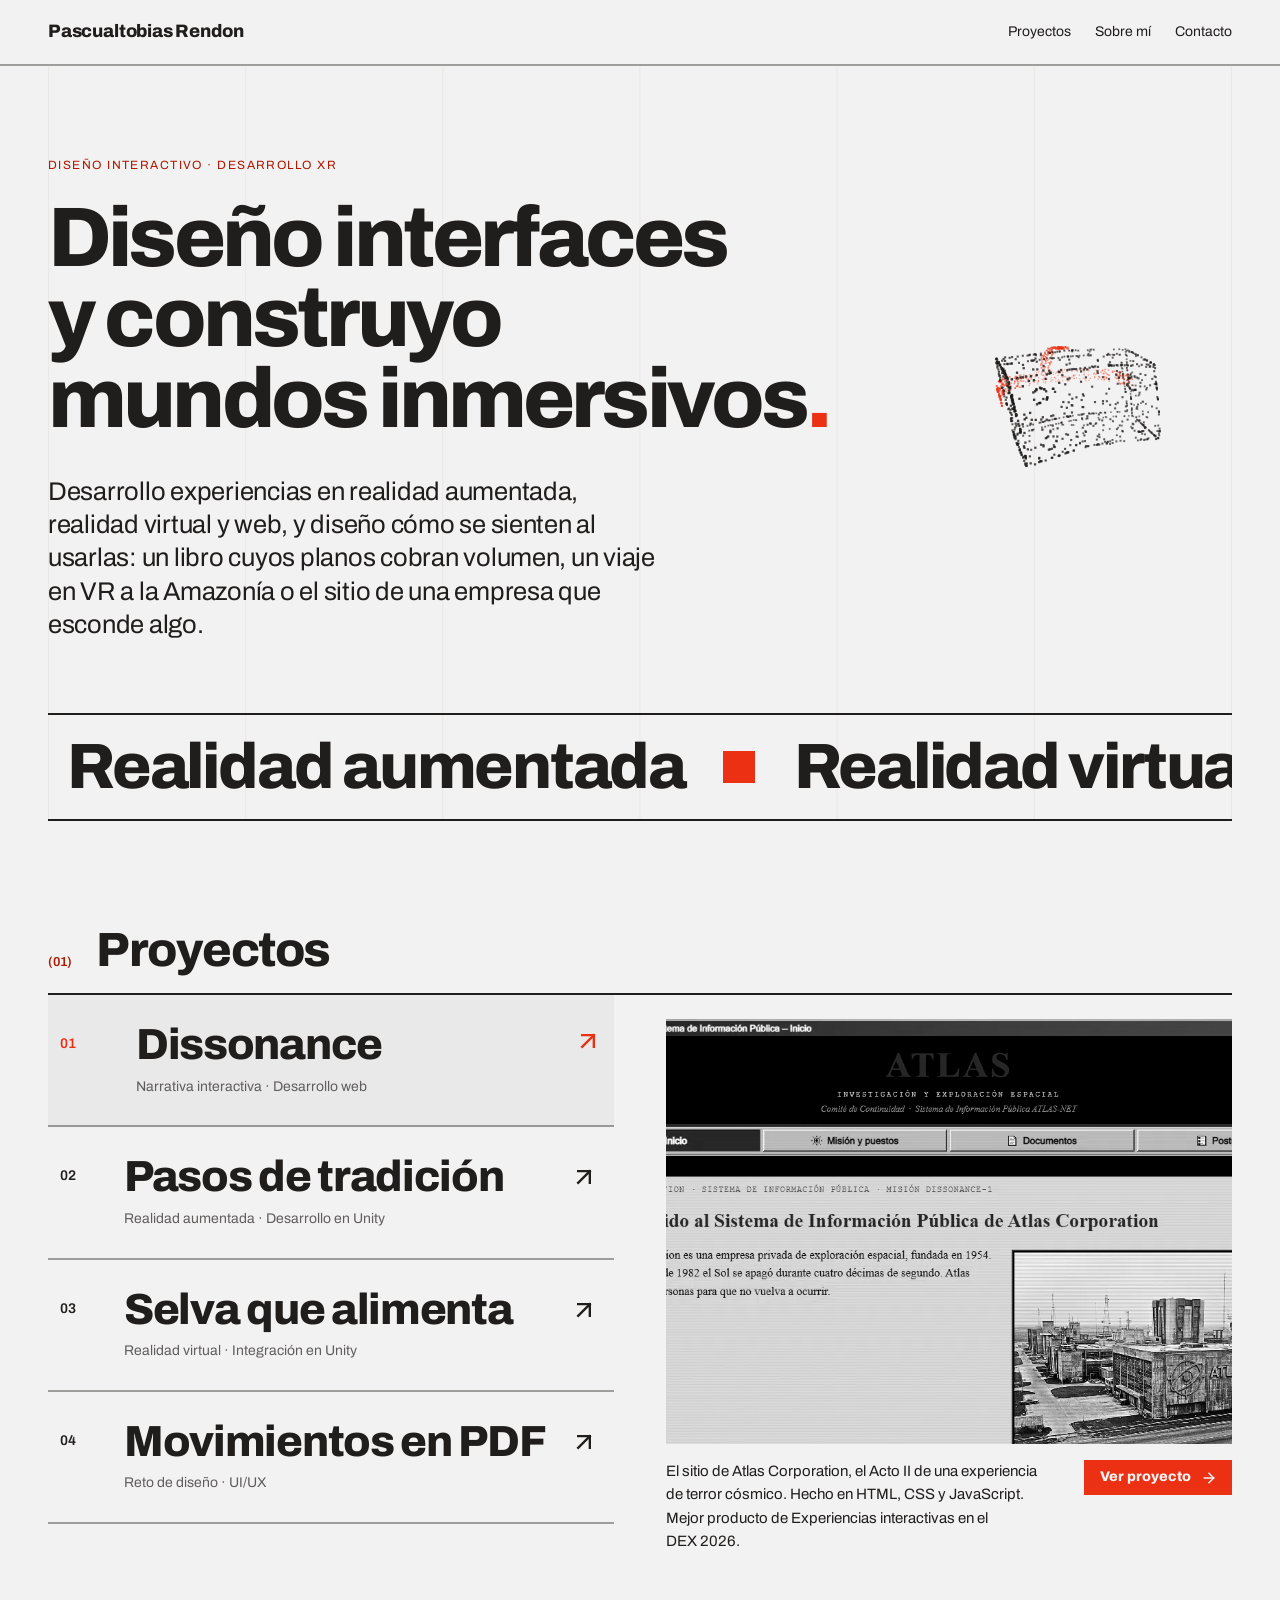
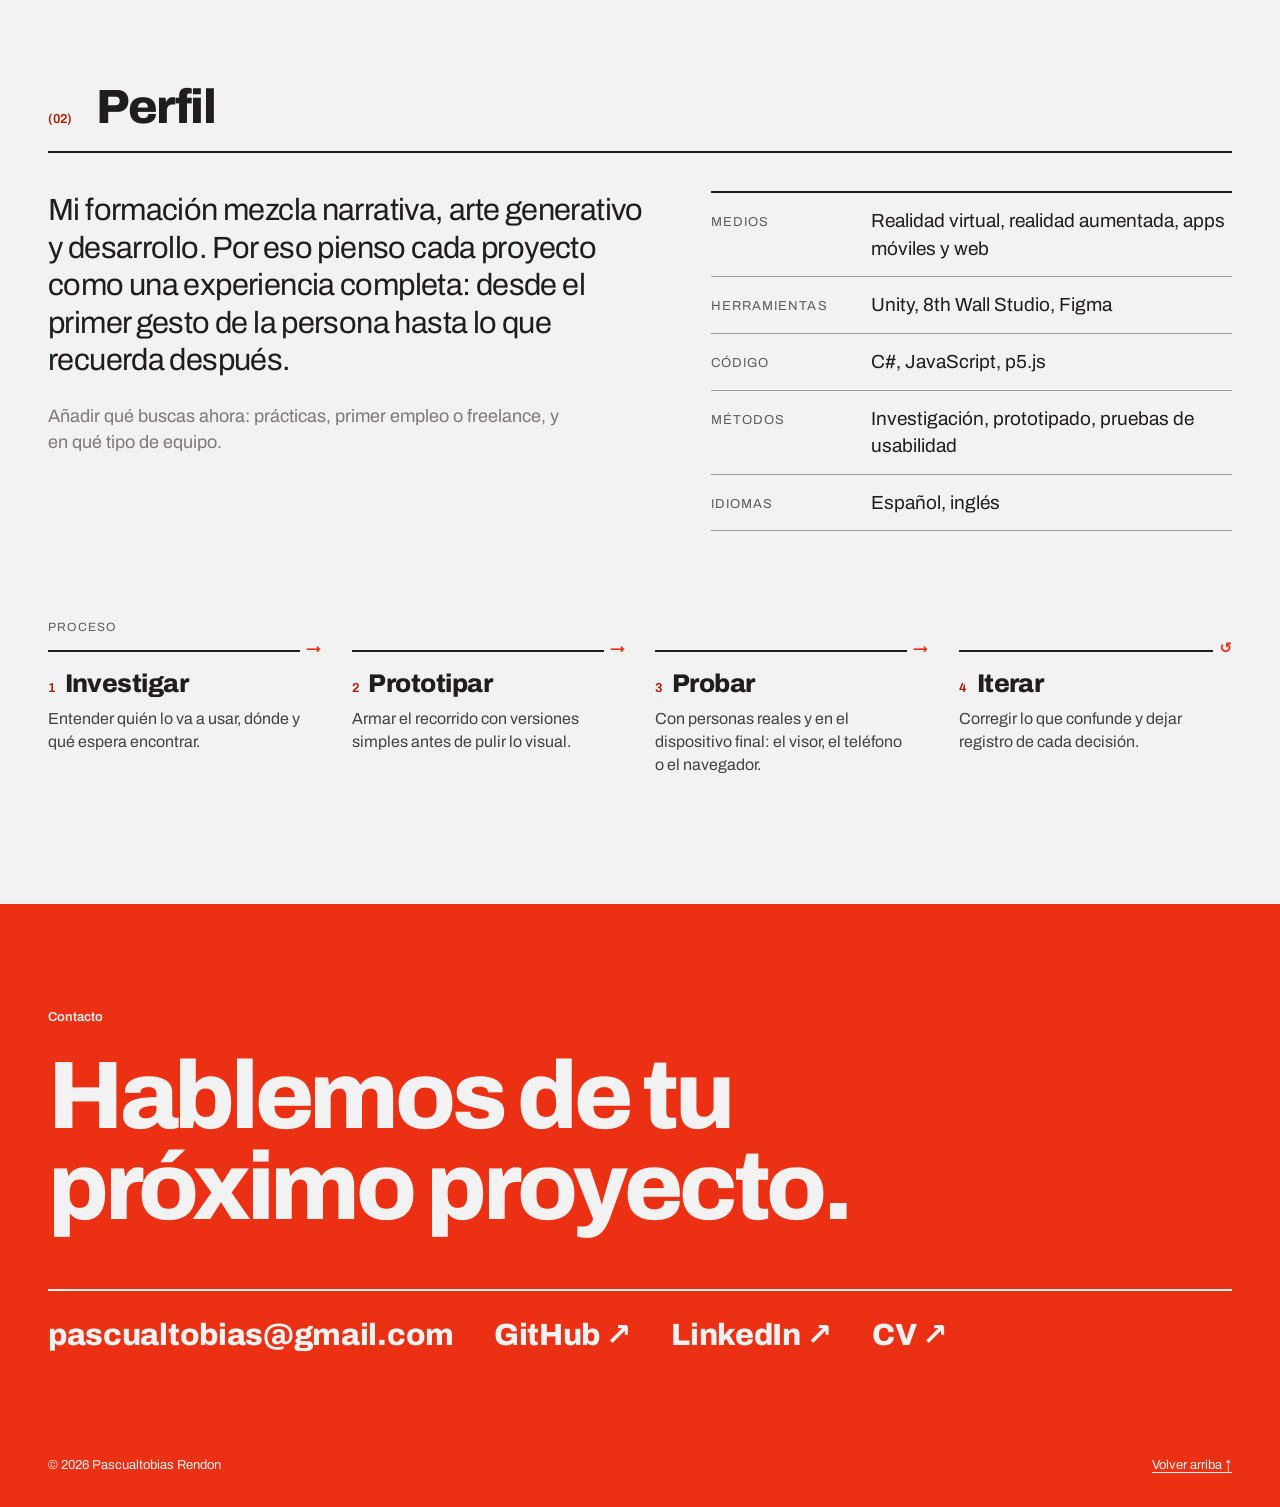
==== commit f99d3219: "ajustes" ====
--- a/index.html
+++ b/index.html
@@ -15,7 +15,7 @@
   <link rel="preconnect" href="https://fonts.googleapis.com">
   <link rel="preconnect" href="https://fonts.gstatic.com" crossorigin>
   <link rel="stylesheet" href="https://fonts.googleapis.com/css2?family=Archivo:wght@400;600;800&display=swap">
-  <link rel="stylesheet" href="assets/css/styles.css?v=6">
+  <link rel="stylesheet" href="assets/css/styles.css?v=7">
   <script src="assets/js/main.js?v=4" defer></script>
 </head>
 
--- a/assets/css/styles.css
+++ b/assets/css/styles.css
@@ -698,20 +698,22 @@
   flex: 2 1 440px;
   display: flex;
   flex-direction: column;
-  gap: 32px;
+  gap: 24px;
 }
 
 .about__statement {
-  font-size: clamp(22px, 2.4vw, 32px);
-  line-height: 1.28;
-  letter-spacing: -0.015em;
+  font-family: var(--font-heading);
+  font-size: clamp(26px, 2.8vw, 40px);
+  font-weight: 800;
+  line-height: 1.15;
+  letter-spacing: -0.025em;
   text-wrap: pretty;
 }
 
 .about__bio {
-  max-width: 620px;
-  font-size: 16px;
-  line-height: 1.6;
+  max-width: 62ch;
+  font-size: clamp(17px, 1.4vw, 20px);
+  line-height: 1.55;
   color: var(--color-neutral-800);
   text-wrap: pretty;
 }
@@ -722,13 +724,43 @@
   gap: 8px;
 }
 
+/* Áreas de trabajo: nombre grande y una línea de qué hago en cada una */
+.focus {
+  display: grid;
+  grid-template-columns: repeat(2, minmax(0, 1fr));
+  gap: 0 32px;
+}
+
+.focus li {
+  padding: 18px 0 20px;
+  border-top: 2px solid var(--color-divider);
+}
+
+.focus strong {
+  display: block;
+  font-family: var(--font-heading);
+  font-size: clamp(22px, 2.2vw, 30px);
+  font-weight: 800;
+  line-height: 1.1;
+  letter-spacing: -0.02em;
+}
+
+.focus p {
+  margin-top: 8px;
+  font-size: 16px;
+  line-height: 1.5;
+  color: var(--color-neutral-800);
+  text-wrap: pretty;
+}
+
 .timeline li {
   display: grid;
   grid-template-columns: 9rem minmax(0, 1fr);
   gap: 4px 24px;
-  padding: 14px 0;
+  padding: 16px 0;
   border-top: 2px solid var(--color-divider);
-  font-size: 16px;
+  font-size: 19px;
+  line-height: 1.4;
 }
 
 .timeline li:last-child {
@@ -736,11 +768,11 @@
 }
 
 .timeline strong {
-  font-weight: 600;
+  font-weight: 800;
 }
 
 .timeline span {
-  color: var(--color-neutral-700);
+  color: var(--color-text);
 }
 
 .timeline .todo {
@@ -1375,15 +1407,15 @@
 }
 
 .specs dt {
-  padding-top: 3px;
-  font-size: 12px;
-  letter-spacing: 0.1em;
+  padding-top: 5px;
+  font-size: 13px;
+  letter-spacing: 0.08em;
   text-transform: uppercase;
   color: var(--color-neutral-700);
 }
 
 .specs dd {
-  font-size: 17px;
+  font-size: 19px;
   line-height: 1.45;
 }
 
@@ -1630,6 +1662,7 @@
   .versus,
   .flow,
   .cards,
+  .focus,
   .gestures > div {
     grid-template-columns: minmax(0, 1fr);
   }
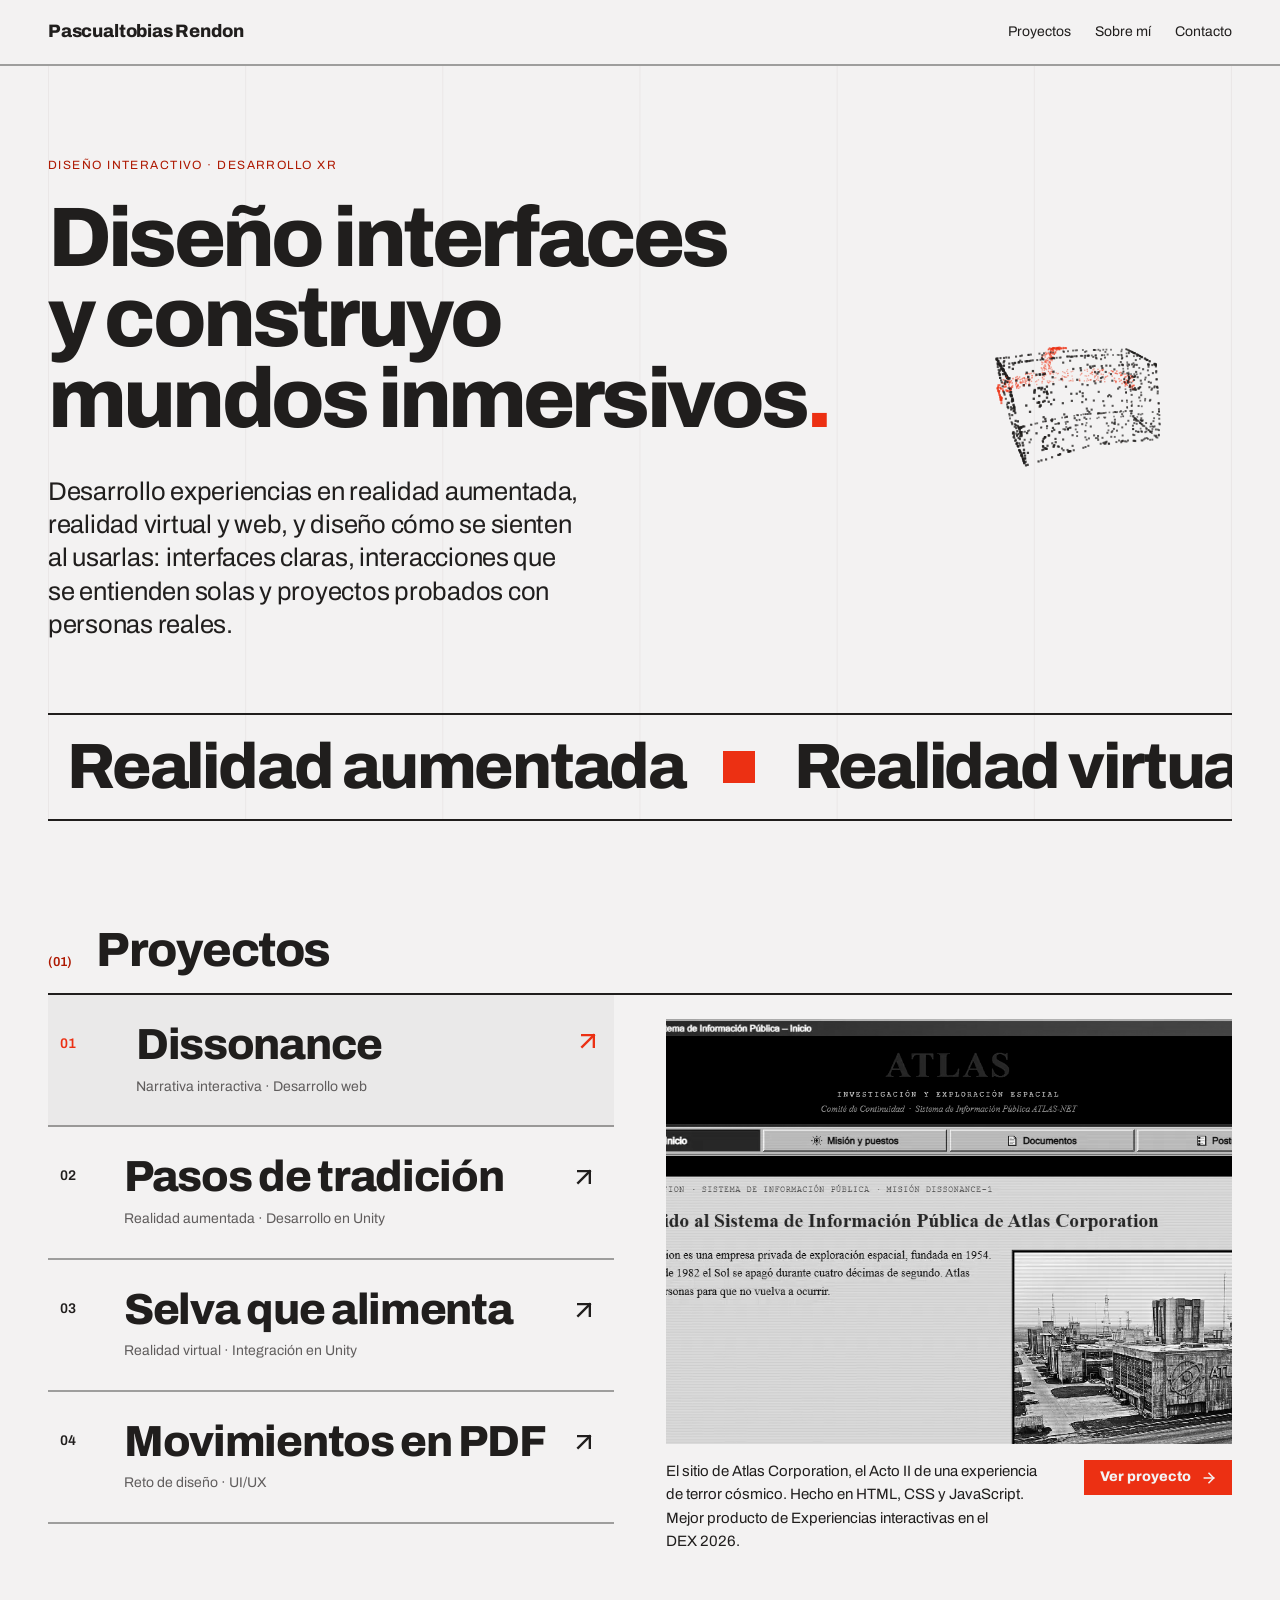
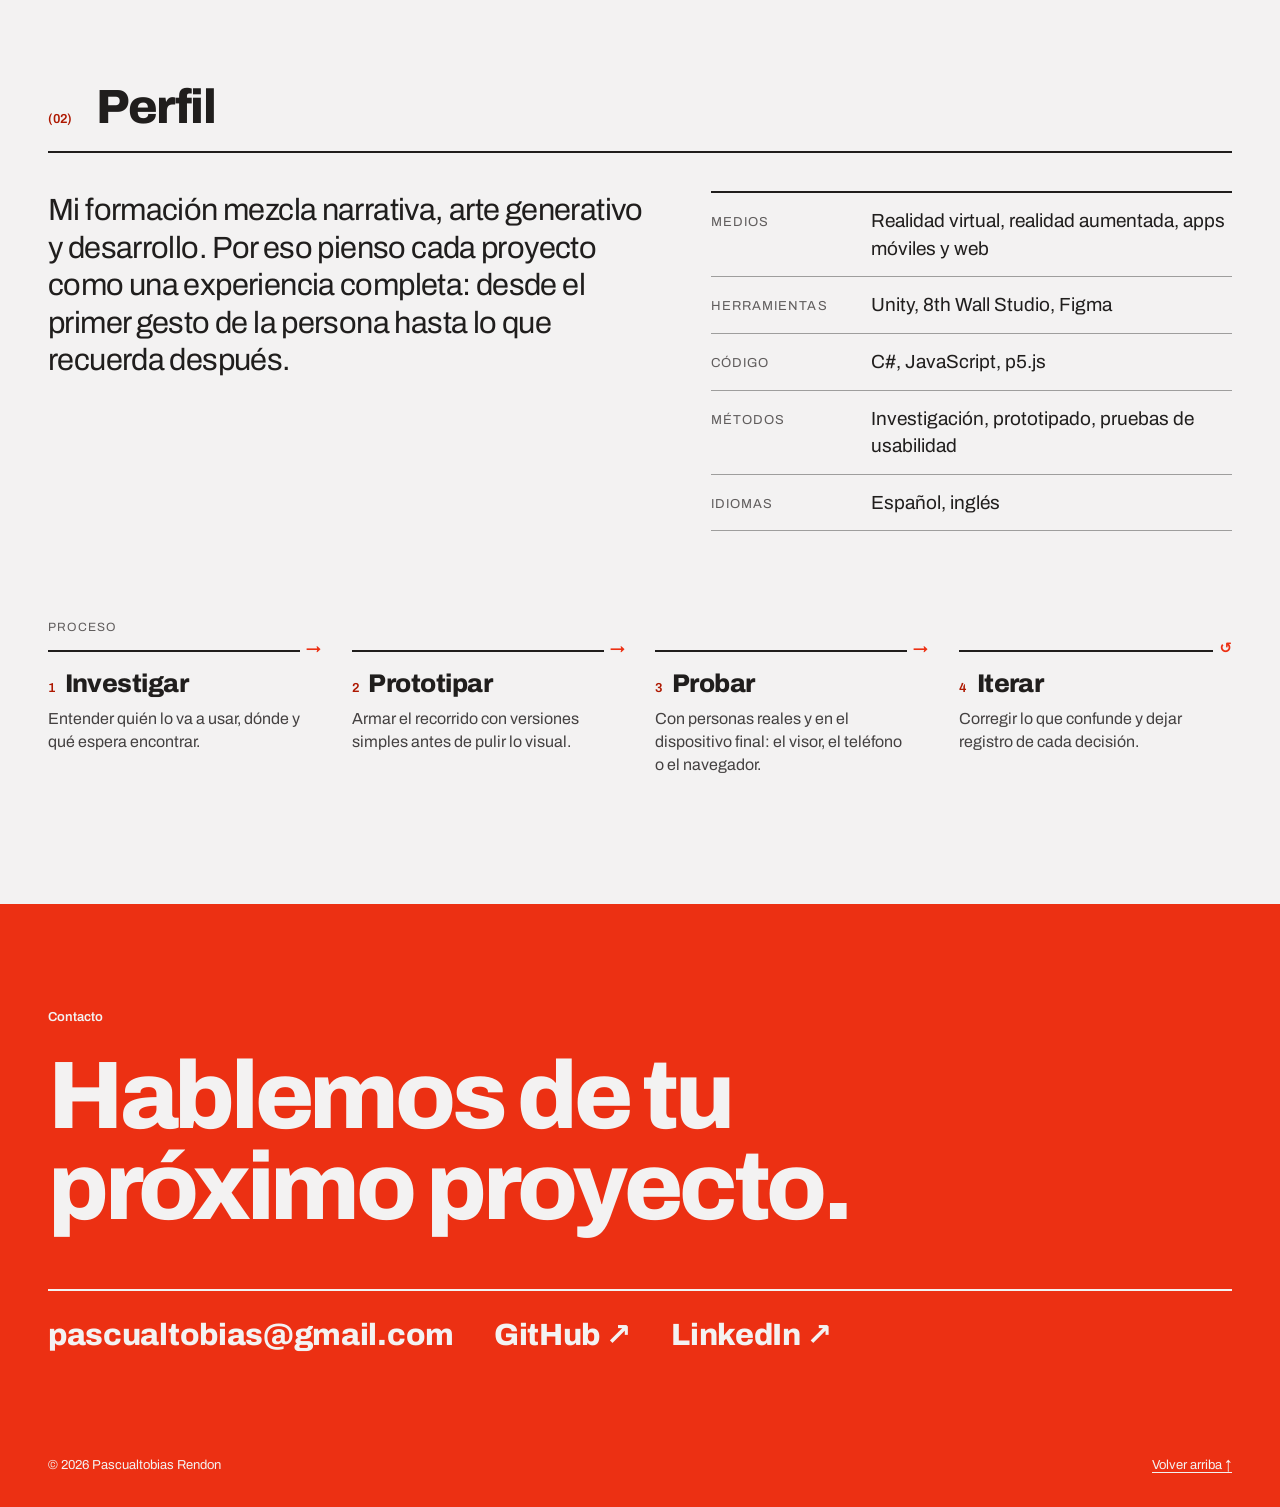
==== commit 2c5f6f63: "correciones" ====
--- a/index.html
+++ b/index.html
@@ -46,7 +46,7 @@
         <h1 class="hero__title" id="hero-title">Diseño interfaces y construyo mundos inmersivos<span>.</span></h1>
         <p class="hero__lead">
           Desarrollo experiencias en realidad aumentada, realidad virtual y web, y diseño cómo se sienten al usarlas:
-          un libro cuyos planos cobran volumen, un viaje en VR a la Amazonía o el sitio de una empresa que esconde algo.
+          interfaces claras, interacciones que se entienden solas y proyectos probados con personas reales.
         </p>
 
         <!-- Figura de partículas: se transforma entre objetos de tus proyectos
@@ -80,8 +80,7 @@
     <!-- ===================== PROYECTOS =====================
          Escritorio: lista a la izquierda + vista previa fija a la derecha.
          Móvil: cada fila muestra su propia imagen.
-         ✏️ Para poner tus imágenes, sustituye cada <span class="slot">…</span>
-            por <img src="assets/img/…" alt=""> (alt vacío: el título ya está en la fila). -->
+         Cada fila tiene su imagen; la vista previa de la derecha usa las mismas. -->
     <section class="work wrap" id="proyectos" aria-labelledby="proyectos-title">
       <div class="section-head">
         <span class="num">(01)</span>
@@ -188,8 +187,6 @@
             Mi formación mezcla narrativa, arte generativo y desarrollo. Por eso pienso cada proyecto como una
             experiencia completa: desde el primer gesto de la persona hasta lo que recuerda después.
           </p>
-          <!-- ✏️ EDITAR: qué buscas ahora (prácticas, primer empleo o freelance) y en qué tipo de equipo -->
-          <p class="profile__seek todo">Añadir qué buscas ahora: prácticas, primer empleo o freelance, y en qué tipo de equipo.</p>
         </div>
 
         <dl class="specs">
@@ -227,7 +224,7 @@
 
 
   <!-- ===================== CONTACTO ===================== -->
-  <!-- ✏️ EDITAR: correo, LinkedIn y CV (coloca tu CV en assets/docs/CV.pdf) -->
+  <!-- Contacto: correo, GitHub y LinkedIn -->
   <footer class="contact" id="contacto" aria-labelledby="contacto-title">
     <div class="wrap contact__inner">
       <p class="contact__label">Contacto</p>
@@ -235,8 +232,7 @@
       <div class="contact__links">
         <a href="mailto:pascualtobias@gmail.com">pascualtobias@gmail.com</a>
         <a href="https://github.com/Pascual890" target="_blank" rel="noopener">GitHub ↗</a>
-        <a href="https://www.linkedin.com/" target="_blank" rel="noopener">LinkedIn ↗</a>
-        <a href="assets/docs/CV.pdf" target="_blank" rel="noopener">CV ↗</a>
+        <a href="https://www.linkedin.com/in/pascualtobias-rendon-718495106" target="_blank" rel="noopener">LinkedIn ↗</a>
       </div>
       <div class="contact__foot">
         <span>© <span data-year>2026</span> Pascualtobias Rendon</span>
--- a/assets/css/styles.css
+++ b/assets/css/styles.css
@@ -1218,23 +1218,6 @@
   color: var(--color-neutral-800);
 }
 
-/* Fragmento de código */
-.code {
-  margin: 0;
-  padding: 20px 22px;
-  overflow-x: auto;
-  background: var(--color-text);
-  color: var(--color-bg);
-  font-family: ui-monospace, "Cascadia Mono", Consolas, monospace;
-  font-size: 14px;
-  line-height: 1.65;
-  border-left: 4px solid var(--color-accent);
-}
-
-.code__c {
-  color: var(--color-neutral-500);
-}
-
 /* Galería: una foto vertical grande y el resto en cuadrícula */
 .gallery {
   display: grid;
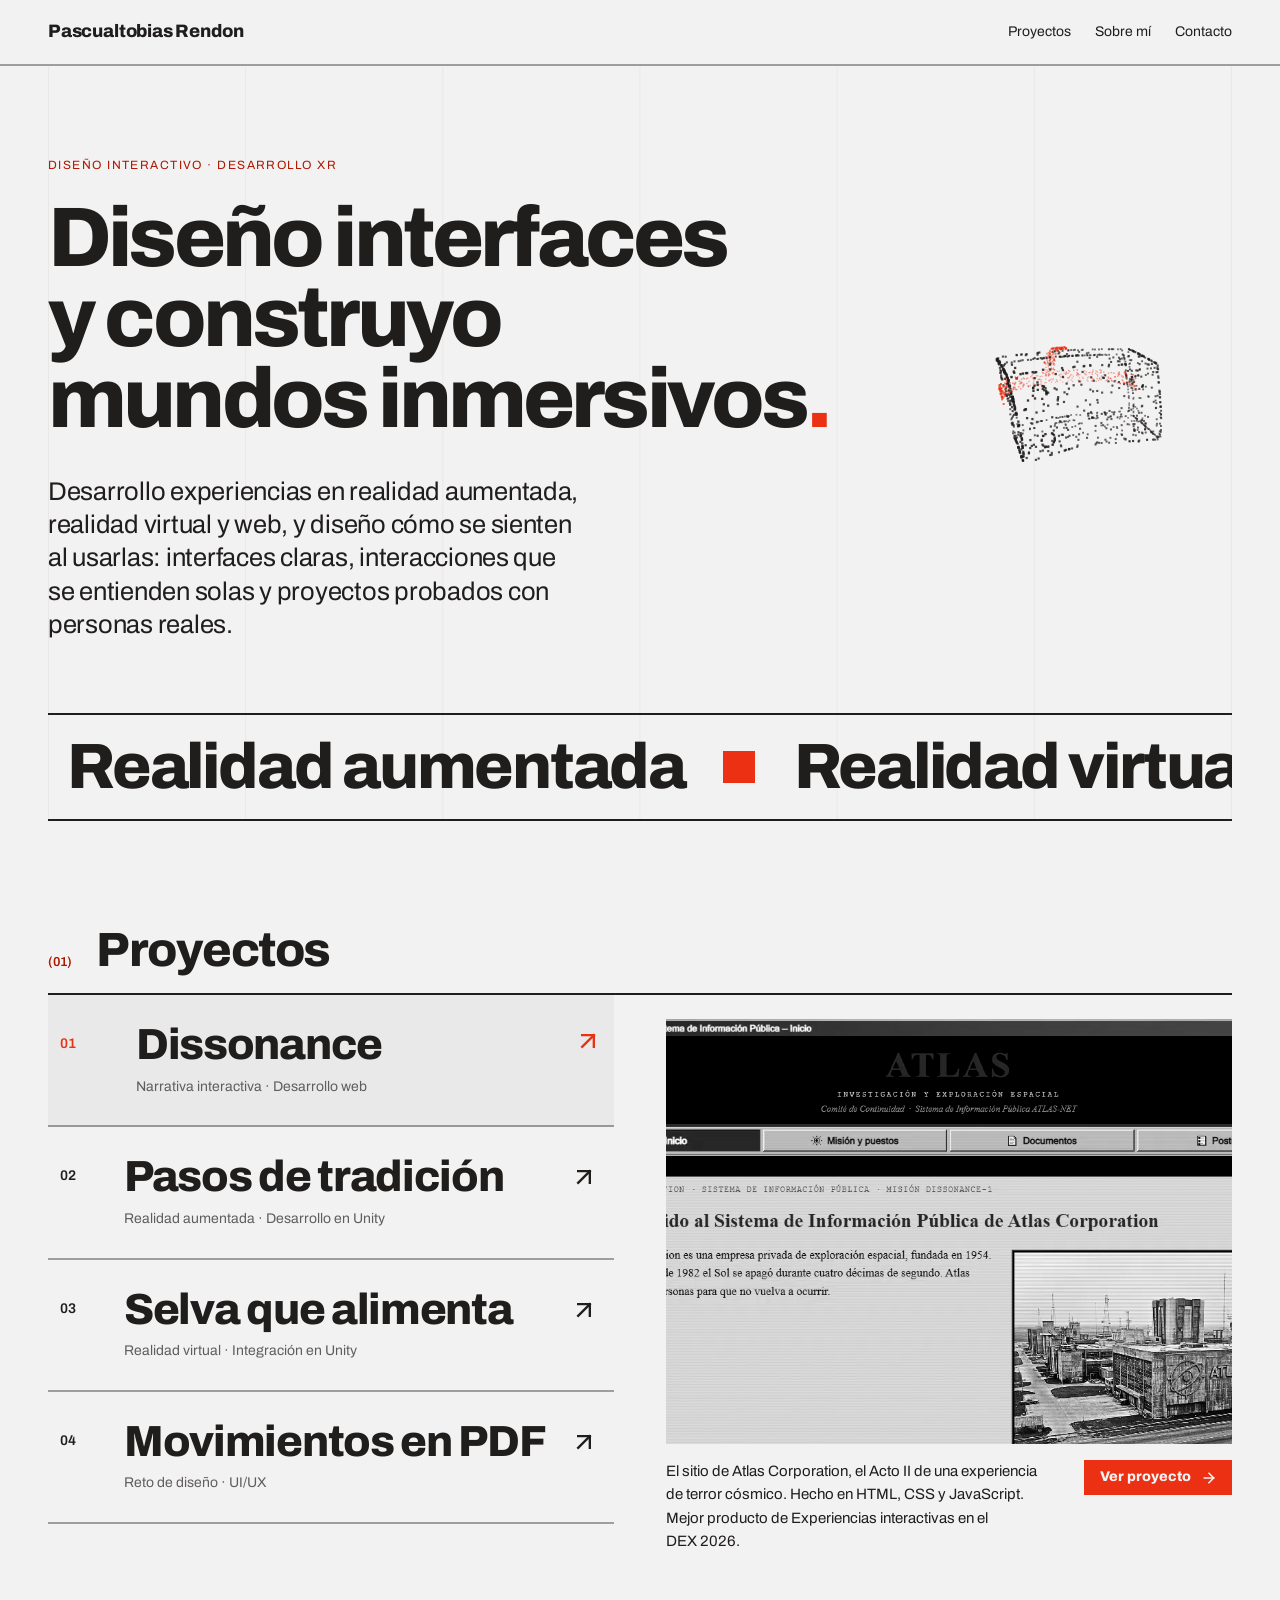
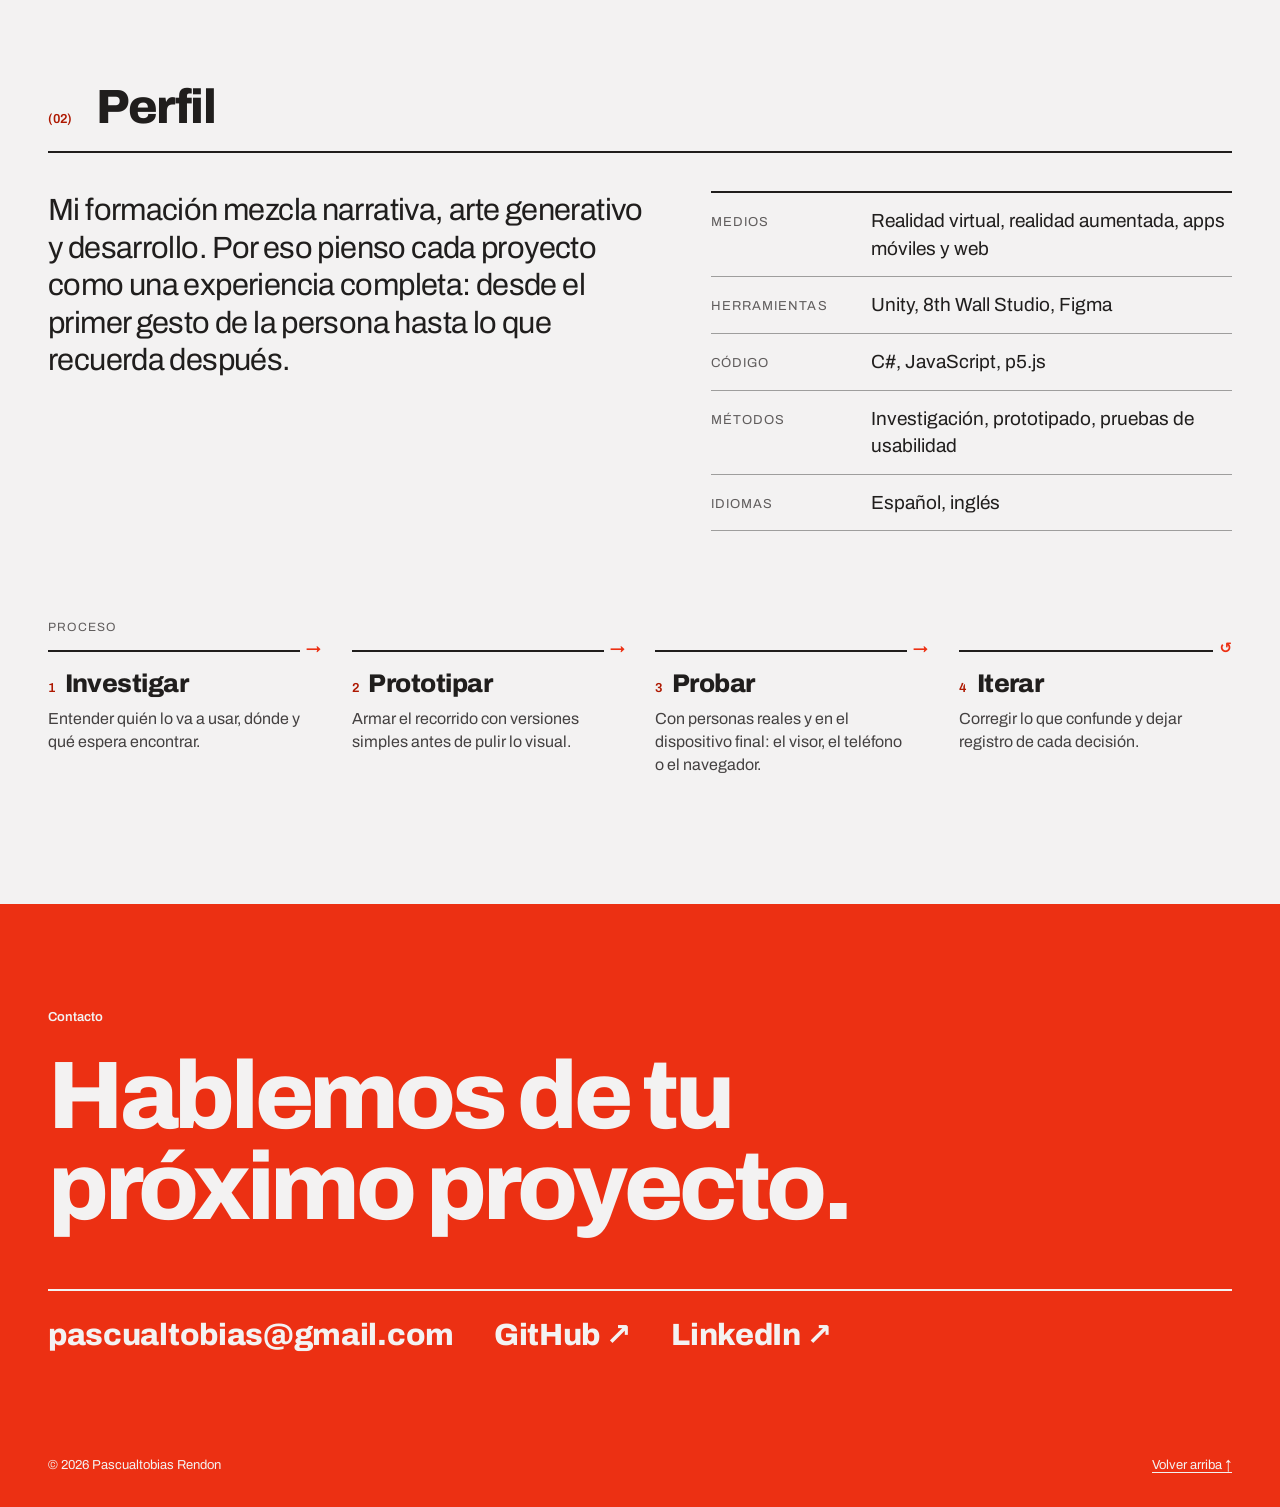
==== commit d90805ca: "ajustes" ====
--- a/index.html
+++ b/index.html
@@ -15,7 +15,7 @@
   <link rel="preconnect" href="https://fonts.googleapis.com">
   <link rel="preconnect" href="https://fonts.gstatic.com" crossorigin>
   <link rel="stylesheet" href="https://fonts.googleapis.com/css2?family=Archivo:wght@400;600;800&display=swap">
-  <link rel="stylesheet" href="assets/css/styles.css?v=7">
+  <link rel="stylesheet" href="assets/css/styles.css?v=8">
   <script src="assets/js/main.js?v=4" defer></script>
 </head>
 
--- a/assets/css/styles.css
+++ b/assets/css/styles.css
@@ -1045,7 +1045,7 @@
   text-wrap: balance;
 }
 
-/* Los tres actos de una experiencia; .is-mine marca mi parte */
+/* Los tres actos de una experiencia */
 .acts {
   display: grid;
   grid-template-columns: repeat(3, minmax(0, 1fr));
@@ -1062,11 +1062,6 @@
 
 .acts li + li {
   border-left: 2px solid var(--color-divider);
-}
-
-.acts li.is-mine {
-  background: var(--color-accent);
-  color: var(--color-bg);
 }
 
 .acts__num {
@@ -1092,23 +1087,11 @@
   font-weight: 600;
 }
 
-.acts__tag {
-  padding: 1px 8px;
-  background: var(--color-bg);
-  color: var(--color-accent-700);
-  font-size: 11px;
-}
-
 .acts p {
   margin-top: 8px;
   font-size: 15px;
   line-height: 1.5;
   color: var(--color-neutral-800);
-}
-
-.acts li.is-mine .acts__num,
-.acts li.is-mine p {
-  color: var(--color-bg);
 }
 
 /* Cifras grandes */
